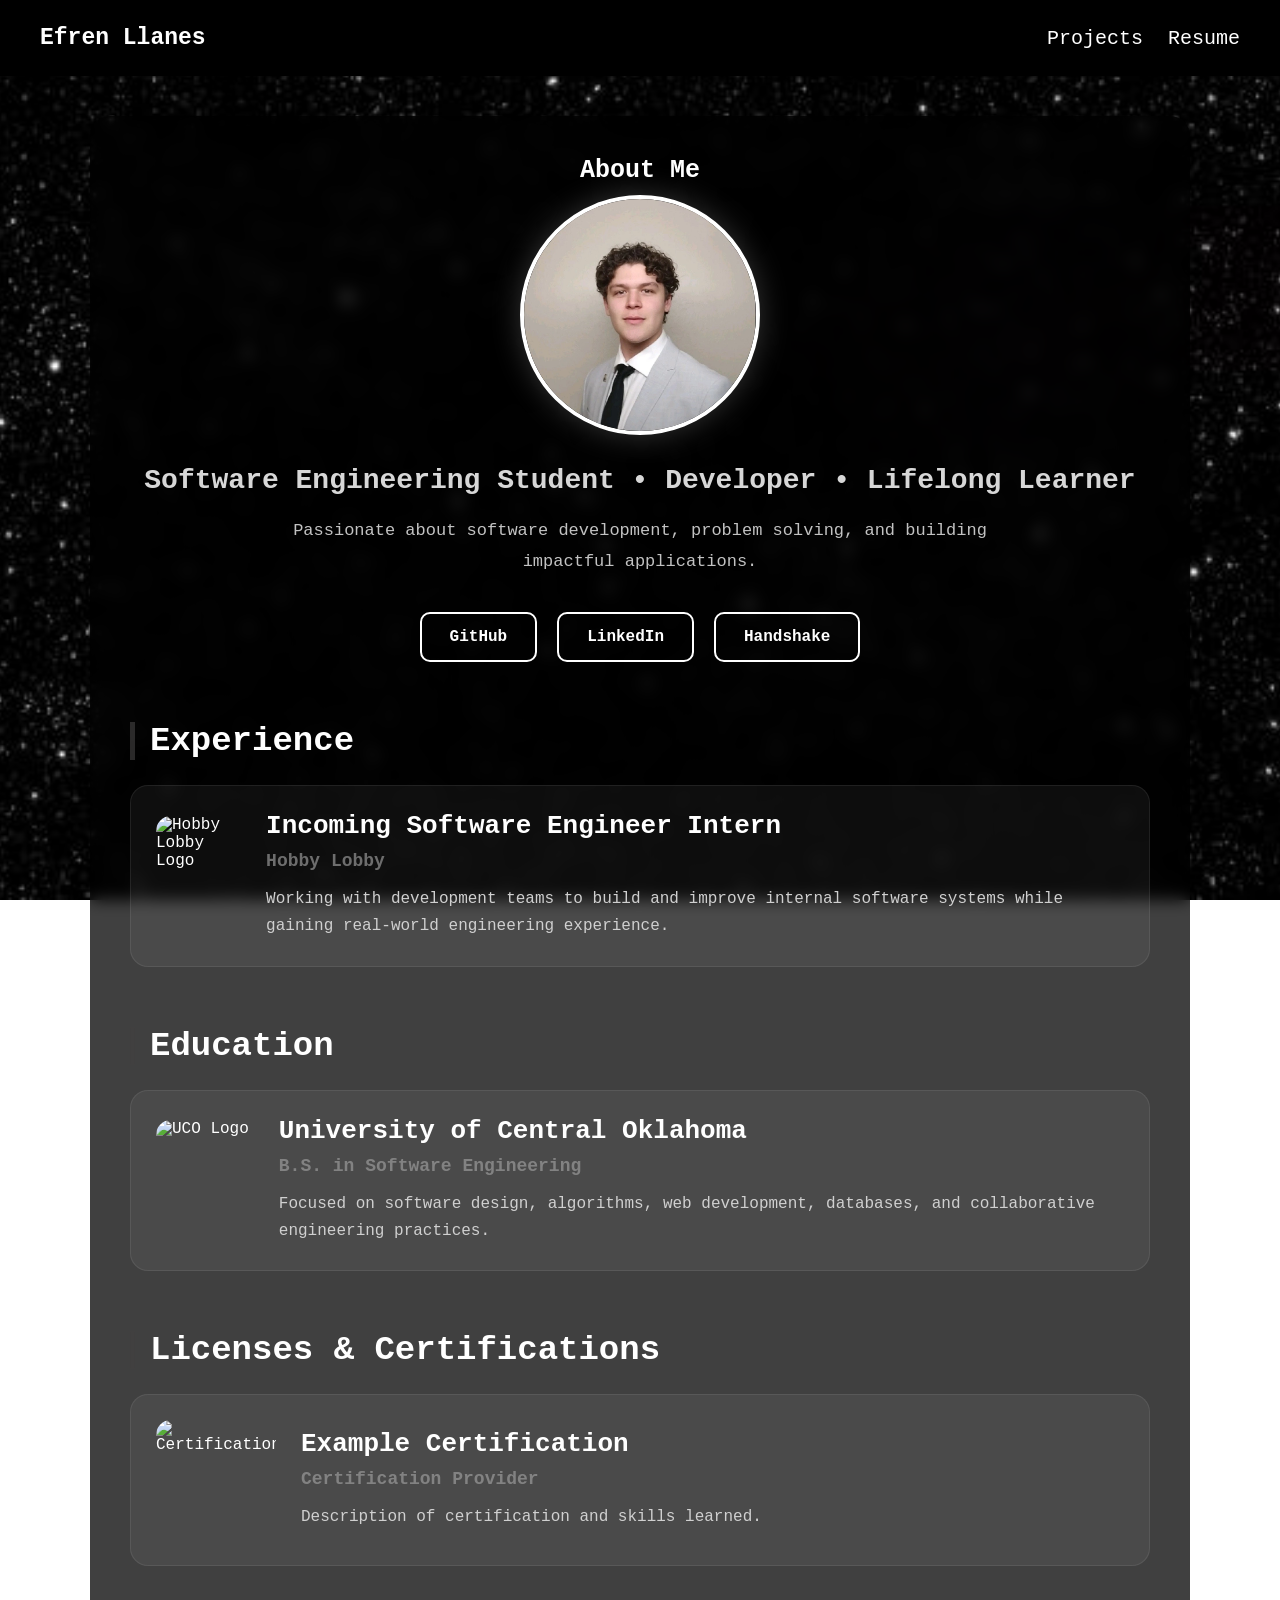
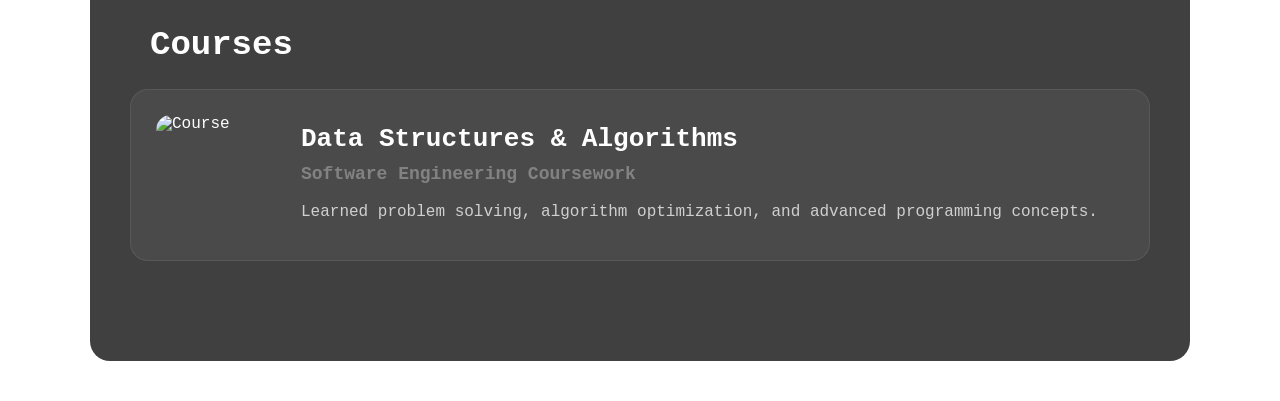
==== aboutme.html @ 52e51f7a "Some work on about page" ====
<!DOCTYPE html>
<html lang="en">
<head>
    <meta charset="UTF-8">
    <meta name="viewport" content="width=device-width, initial-scale=1.0">
    <title>Portfolio | About Me</title>
    <link rel="stylesheet" href="aboutme.css">
</head>
<body>
   <header>
       <h1 class="name">Efren Llanes</h1>
       <div class="right">
            <a href="index.html"><h2>Projects</h2></a>
            <a href="resume.html"><h2>Resume</h2></a>
        </div>
    </header>

     <main class="mainContent">

        <section class="hero">

            <h1 class="year">About Me</h1>

            <img src="images/aboutme/self.png" class="self" alt="Profile Picture">

            <h2 class="tagline">
                Software Engineering Student • Developer • Lifelong Learner
            </h2>

            <p class="bio">
                Passionate about software development, problem solving, and building
                impactful applications.
            </p>

            <div class="socials">

                <a href="https://github.com/EfrenLlanes17" class="social-button">
                    GitHub
                </a>

                <a href="https://www.linkedin.com/in/efren-llanes/" class="social-button">
                    LinkedIn
                </a>

                <a href="https://uco.joinhandshake.com/profiles/efrenllanes" class="social-button">
                    Handshake
                </a>

            </div>

        </section>

        <section class="section">
            <h1 class="section-title">Experience</h1>

            <div class="card">

                <img src="https://via.placeholder.com/120"
                    alt="Hobby Lobby Logo">

                <div class="card-content">
                    <h2>Incoming Software Engineer Intern</h2>
                    <h3>Hobby Lobby</h3>

                    <p>
                        Working with development teams to build and improve internal
                        software systems while gaining real-world engineering experience.
                    </p>
                </div>

            </div>
        </section>

        <section class="section">

            <h1 class="section-title">Education</h1>

            <div class="card">

                <img src="https://via.placeholder.com/120"
                    alt="UCO Logo">

                <div class="card-content">
                    <h2>University of Central Oklahoma</h2>
                    <h3>B.S. in Software Engineering</h3>

                    <p>
                        Focused on software design, algorithms, web development,
                        databases, and collaborative engineering practices.
                    </p>
                </div>

            </div>
        </section>

        <section class="section">

            <h1 class="section-title">Licenses & Certifications</h1>

            <div class="card">

                <img src="https://via.placeholder.com/120"
                    alt="Certification">

                <div class="card-content">
                    <h2>Example Certification</h2>
                    <h3>Certification Provider</h3>

                    <p>
                        Description of certification and skills learned.
                    </p>
                </div>

            </div>

        </section>

        <section class="section">

            <h1 class="section-title">Courses</h1>

            <div class="card">

                <img src="https://via.placeholder.com/120"
                    alt="Course">

                <div class="card-content">
                    <h2>Data Structures & Algorithms</h2>
                    <h3>Software Engineering Coursework</h3>

                    <p>
                        Learned problem solving, algorithm optimization,
                        and advanced programming concepts.
                    </p>
                </div>

            </div>

        </section>

    </main>
</body>
</html>
---- aboutme.css ----
* {
    margin: 0;
    padding: 0;
    box-sizing: border-box;
}

body {
    background-image: url("images/background/blackSpace1.jpg");
    background-size: cover;
    background-position: center;
    background-attachment: fixed;

    font-family: 'Courier New', Courier, monospace;
    color: white;
}

/* HEADER */

header {
    background-color: black;
    color: white;
    display: flex;
    justify-content: space-between;
    align-items: center;
    padding: 25px 40px;
}

.name {
    margin: 0;
    font-size: 23px;
    font-weight: 600;
}

.right {
    display: flex;
    gap: 25px;
    
}

.right a{
    color: white;
    text-decoration: none;
}

.right h2 {
    margin: 0;
    font-size: 20px;
    font-weight: 400;
    cursor: pointer;
}

.right h2:hover {
    text-decoration: underline;
}


.mainContent {
    max-width: 1100px;

    margin: 40px auto;
    padding: 40px;

    background: rgba(0, 0, 0, 0.75);

    border-radius: 20px;

    backdrop-filter: blur(8px);
}


.hero {
    text-align: center;
    margin-bottom: 60px;
}

.year{
    text-align: center;
    color: white;
    font-size: 25px;
    margin-bottom: 10px;
}

.self {
    width: 240px;
    height: 240px;

    border-radius: 50%;
    object-fit: cover;

    border: 4px solid white;

    margin-bottom: 25px;

    box-shadow: 0 0 30px rgba(255,255,255,0.2);
}

.tagline {
    font-size: 28px;
    margin-bottom: 20px;

    color: #d7d7d7;
}

.bio {
    max-width: 700px;

    margin: 0 auto 35px auto;

    line-height: 1.8;
    font-size: 17px;

    color: #c2c2c2;
}


.socials {
    display: flex;
    justify-content: center;
    gap: 20px;
    flex-wrap: wrap;
}

.social-button {
    padding: 14px 28px;

    border: 2px solid white;
    border-radius: 10px;

    color: white;
    text-decoration: none;

    transition: 0.3s ease;

    font-weight: bold;
}

.social-button:hover {
    background: white;
    color: black;

    transform: translateY(-3px);
}


.section {
    margin-bottom: 60px;
}

.section-title {
    font-size: 34px;
    margin-bottom: 25px;

    border-left: 5px solid rgba(65, 64, 64, 0.65);
    padding-left: 15px;
}


.card {
    display: flex;
    align-items: center;
    gap: 25px;

    background: rgba(255,255,255,0.05);

    padding: 25px;
    border-radius: 18px;

    transition: 0.3s ease;

    border: 1px solid rgba(255,255,255,0.08);
}


.card img {
    width: 120px;
    height: 120px;

    object-fit: cover;

    border-radius: 15px;
}

.card-content h2 {
    margin-bottom: 10px;
    font-size: 26px;
}

.card-content h3 {
    margin-bottom: 15px;
    color: rgba(161, 161, 161, 0.65);
    font-size: 18px;
}

.card-content p {
    line-height: 1.7;
    color: #d0d0d0;
}

/* MOBILE */

@media (max-width: 768px) {

    header {
        flex-direction: column;
        gap: 15px;
    }

    .mainContent {
        margin: 20px;
        padding: 25px;
    }

    .card {
        flex-direction: column;
        text-align: center;
    }

    .year {
        font-size: 34px;
    }

    .tagline {
        font-size: 22px;
    }

    .section-title {
        font-size: 28px;
    }
}
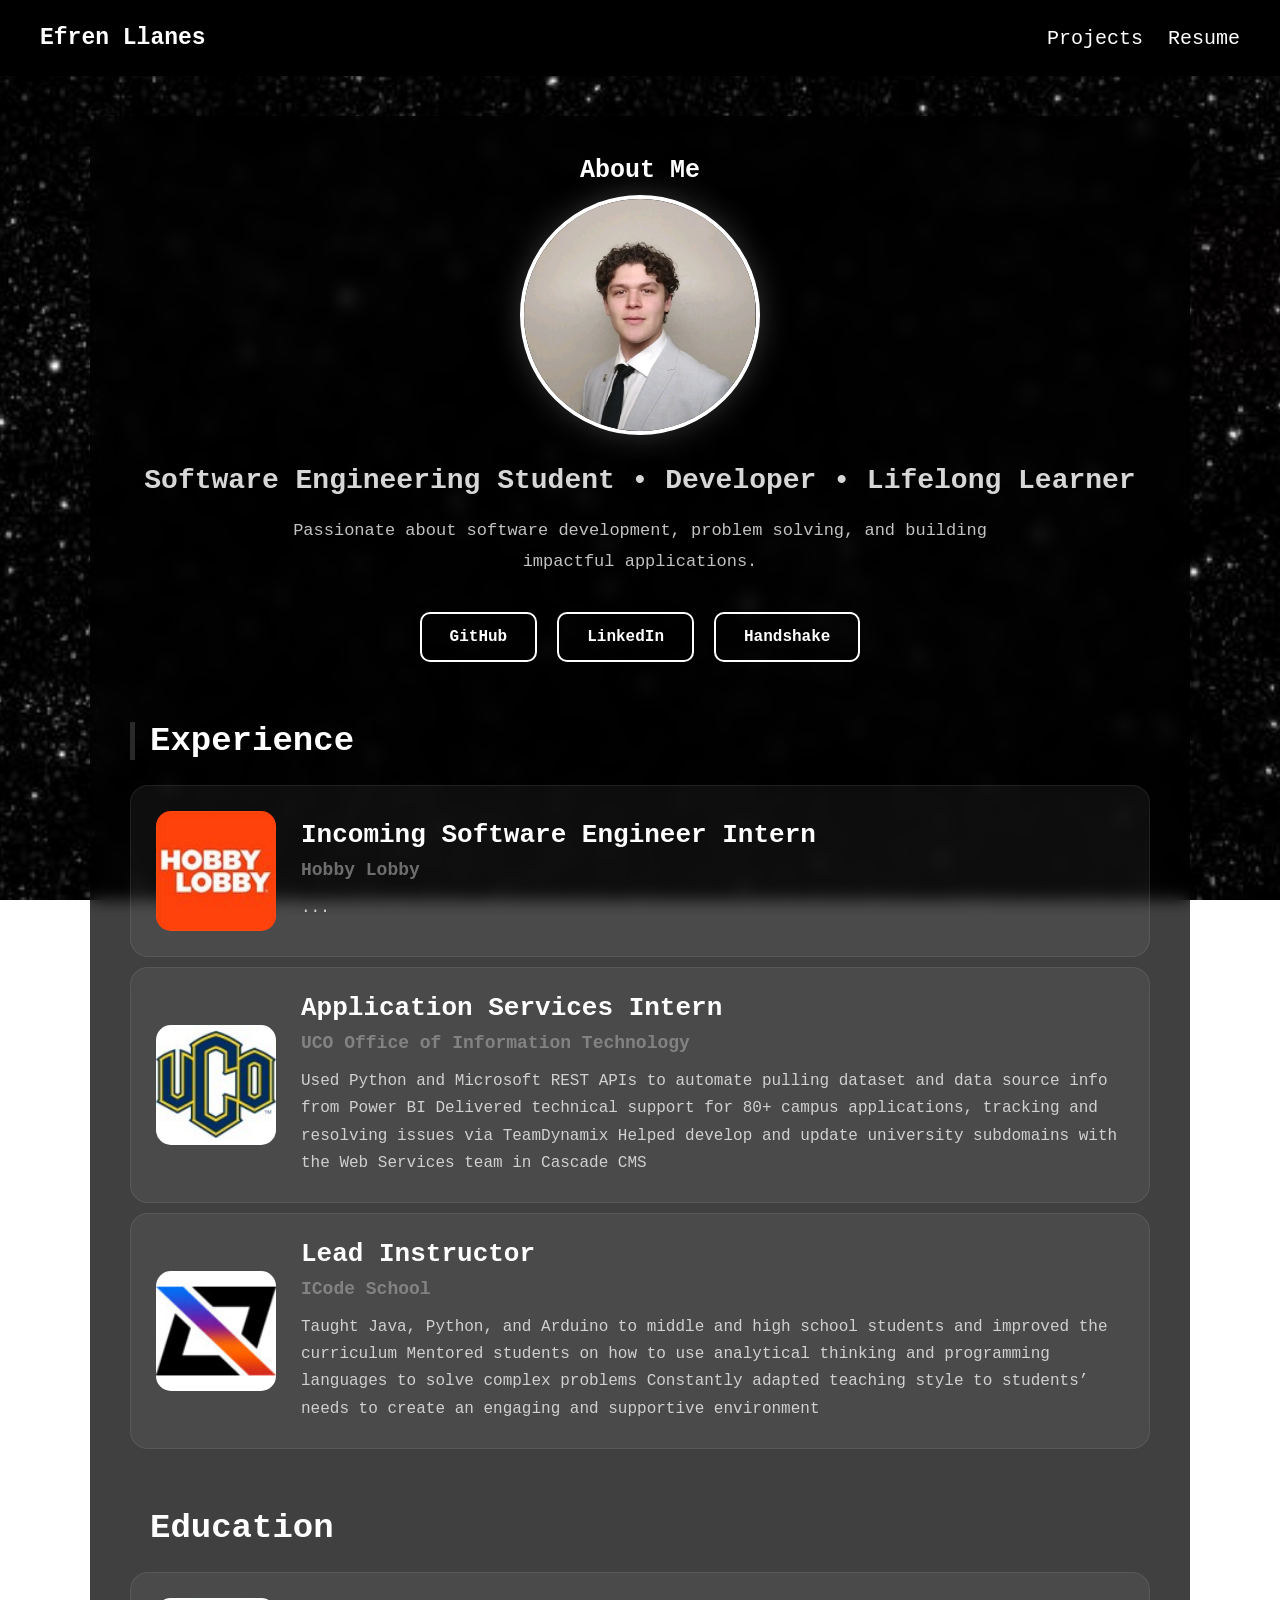
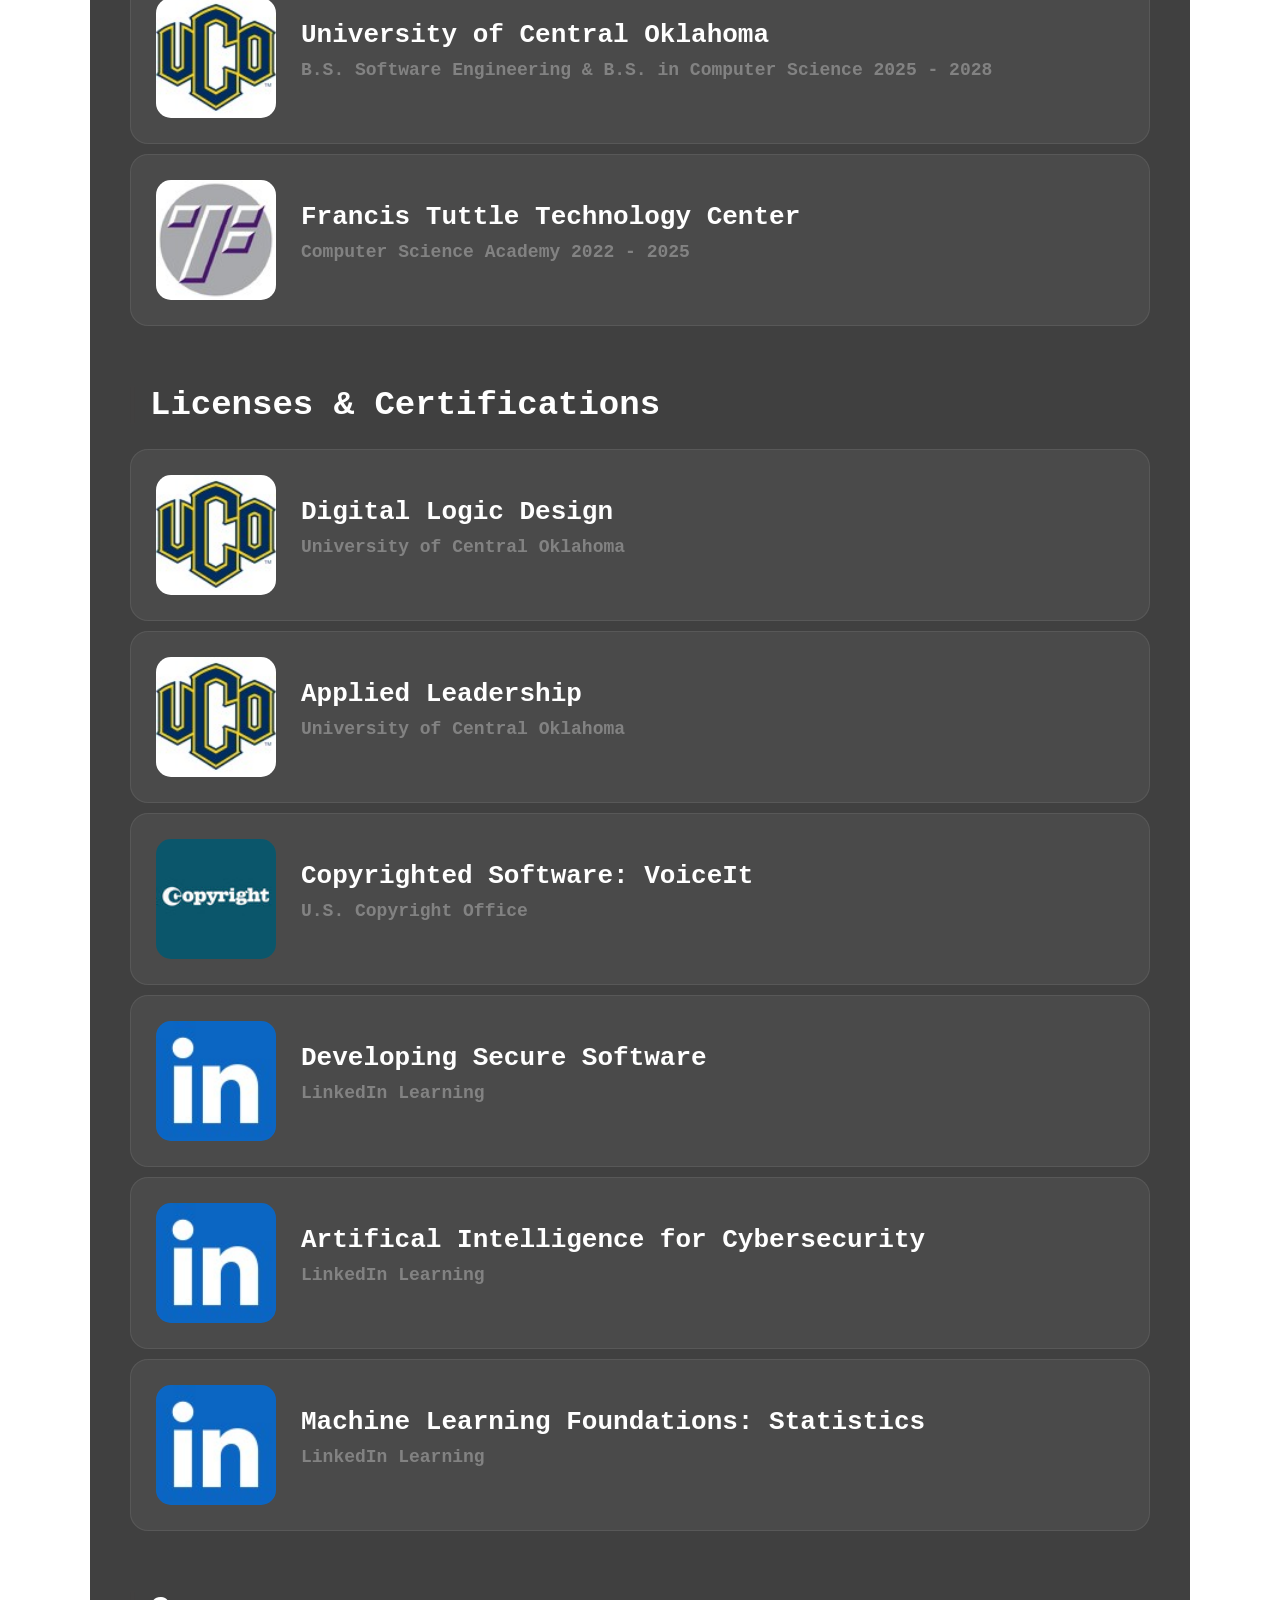
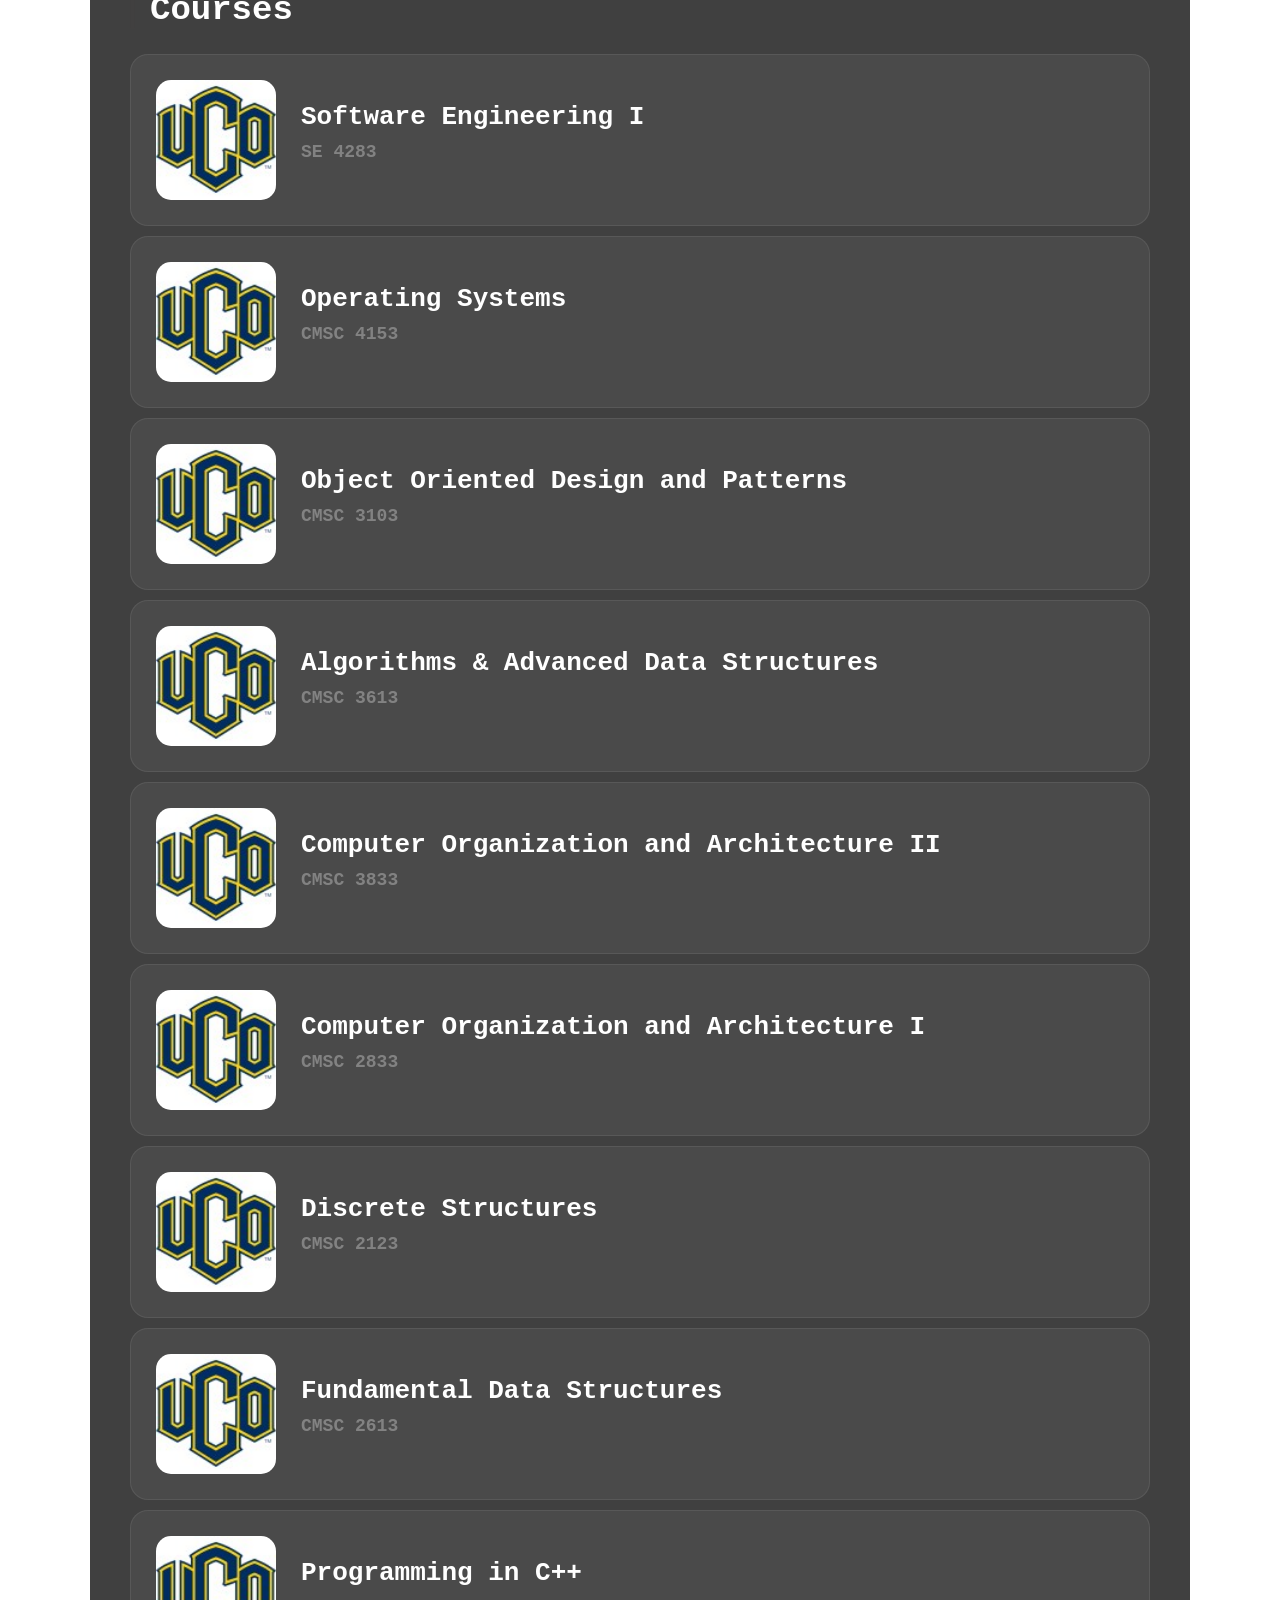
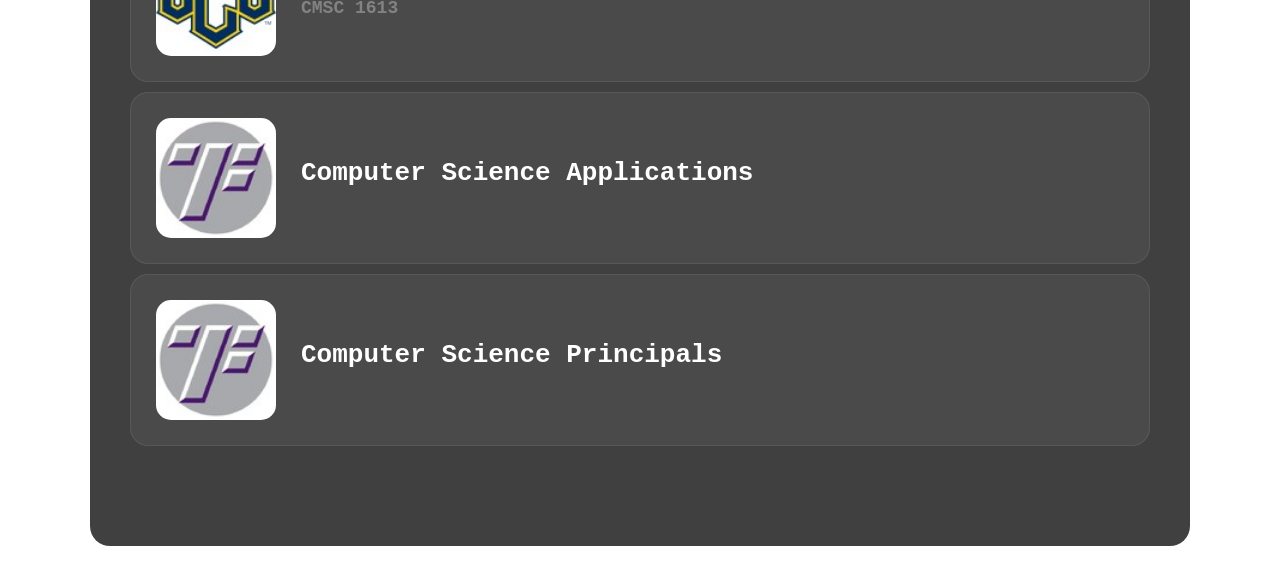
==== commit d1c0a621: "Finished about me" ====
--- a/aboutme.html
+++ b/aboutme.html
@@ -55,20 +55,56 @@
 
             <div class="card">
 
-                <img src="https://via.placeholder.com/120"
-                    alt="Hobby Lobby Logo">
+                <img src="images/aboutme/hobbyLobby.png">
 
                 <div class="card-content">
                     <h2>Incoming Software Engineer Intern</h2>
                     <h3>Hobby Lobby</h3>
 
                     <p>
-                        Working with development teams to build and improve internal
-                        software systems while gaining real-world engineering experience.
+                        ...
                     </p>
                 </div>
 
             </div>
+
+            <div class="card">
+
+                <img src="images/aboutme/ucologo.png">
+
+                <div class="card-content">
+                    <h2>Application Services Intern</h2>
+                    <h3>UCO Office of Information Technology</h3>
+
+                    <p>
+                        Used Python and Microsoft REST APIs to automate pulling dataset and data source info from Power BI
+                        Delivered technical support for 80+ campus applications, tracking and resolving issues via TeamDynamix
+                        Helped develop and update university subdomains with the Web Services team in Cascade CMS
+
+                    </p>
+                </div>
+
+            </div>
+
+            <div class="card">
+
+                <img src="images/aboutme/icodelogo.png">
+
+                <div class="card-content">
+                    <h2>Lead Instructor</h2>
+                    <h3>ICode School</h3>
+
+                    <p>
+                        Taught Java, Python, and Arduino to middle and high school students and improved the curriculum
+                        Mentored students on how to use analytical thinking and programming languages to solve complex problems
+                        Constantly adapted teaching style to students’ needs to create an engaging and supportive environment
+
+                    </p>
+                </div>
+
+            </div>
+
+
         </section>
 
         <section class="section">
@@ -77,17 +113,26 @@
 
             <div class="card">
 
-                <img src="https://via.placeholder.com/120"
+                <img src="images/aboutme/ucologo.png"
                     alt="UCO Logo">
 
                 <div class="card-content">
                     <h2>University of Central Oklahoma</h2>
-                    <h3>B.S. in Software Engineering</h3>
-
-                    <p>
-                        Focused on software design, algorithms, web development,
-                        databases, and collaborative engineering practices.
-                    </p>
+                    <h3>B.S. Software Engineering & B.S. in Computer Science 2025 - 2028</h3>
+                    
+                </div>
+
+            </div>
+
+            <div class="card">
+
+                <img src="images/aboutme/francistuttle.png"
+                    alt="UCO Logo">
+
+                <div class="card-content">
+                    <h2>Francis Tuttle Technology Center</h2>
+                    <h3>Computer Science Academy 2022 - 2025</h3>
+                    
                 </div>
 
             </div>
@@ -99,16 +144,78 @@
 
             <div class="card">
 
-                <img src="https://via.placeholder.com/120"
-                    alt="Certification">
-
-                <div class="card-content">
-                    <h2>Example Certification</h2>
-                    <h3>Certification Provider</h3>
-
-                    <p>
-                        Description of certification and skills learned.
-                    </p>
+                <img src="images/aboutme/ucologo.png"
+                    alt="Certification">
+
+                <div class="card-content">
+                    <h2>Digital Logic Design</h2>
+                    <h3>University of Central Oklahoma</h3>
+
+                </div>
+
+            </div>
+
+            <div class="card">
+
+                <img src="images/aboutme/ucologo.png"
+                    alt="Certification">
+
+                <div class="card-content">
+                    <h2>Applied Leadership</h2>
+                    <h3>University of Central Oklahoma</h3>
+
+                </div>
+
+            </div>
+
+            <div class="card">
+
+                <img src="images/aboutme/copywrite.png"
+                    alt="Certification">
+
+                <div class="card-content">
+                    <h2>Copyrighted Software: VoiceIt</h2>
+                    <h3>U.S. Copyright Office<h3>
+
+                </div>
+
+            </div>
+
+            <div class="card">
+
+                <img src="images/aboutme/linkedin.png"
+                    alt="Certification">
+
+                <div class="card-content">
+                    <h2>Developing Secure Software</h2>
+                    <h3>LinkedIn Learning<h3>
+
+                </div>
+
+            </div>
+
+            <div class="card">
+
+                <img src="images/aboutme/linkedin.png"
+                    alt="Certification">
+
+                <div class="card-content">
+                    <h2>Artifical Intelligence for Cybersecurity</h2>
+                    <h3>LinkedIn Learning<h3>
+
+                </div>
+
+            </div>
+
+            <div class="card">
+
+                <img src="images/aboutme/linkedin.png"
+                    alt="Certification">
+
+                <div class="card-content">
+                    <h2>Machine Learning Foundations: Statistics</h2>
+                    <h3>LinkedIn Learning<h3>
+
                 </div>
 
             </div>
@@ -121,17 +228,139 @@
 
             <div class="card">
 
-                <img src="https://via.placeholder.com/120"
-                    alt="Course">
-
-                <div class="card-content">
-                    <h2>Data Structures & Algorithms</h2>
-                    <h3>Software Engineering Coursework</h3>
-
-                    <p>
-                        Learned problem solving, algorithm optimization,
-                        and advanced programming concepts.
-                    </p>
+                <img src="images/aboutme/ucologo.png"
+                    alt="Course">
+
+                <div class="card-content">
+                    <h2>Software Engineering I</h2>
+                    <h3>SE 4283</h3>
+
+                </div>
+
+            </div>
+
+            <div class="card">
+
+                <img src="images/aboutme/ucologo.png"
+                    alt="Course">
+
+                <div class="card-content">
+                    <h2>Operating Systems</h2>
+                    <h3>CMSC 4153</h3>
+
+                </div>
+
+            </div>
+
+            <div class="card">
+
+                <img src="images/aboutme/ucologo.png"
+                    alt="Course">
+
+                <div class="card-content">
+                    <h2>Object Oriented Design and Patterns</h2>
+                    <h3>CMSC 3103</h3>
+
+                </div>
+
+            </div>
+
+            <div class="card">
+
+                <img src="images/aboutme/ucologo.png"
+                    alt="Course">
+
+                <div class="card-content">
+                    <h2>Algorithms & Advanced Data Structures</h2>
+                    <h3>CMSC 3613</h3>
+
+                </div>
+
+            </div>
+
+            <div class="card">
+
+                <img src="images/aboutme/ucologo.png"
+                    alt="Course">
+
+                <div class="card-content">
+                    <h2>Computer Organization and Architecture II</h2>
+                    <h3>CMSC 3833</h3>
+
+                </div>
+
+            </div>
+
+            <div class="card">
+
+                <img src="images/aboutme/ucologo.png"
+                    alt="Course">
+
+                <div class="card-content">
+                    <h2>Computer Organization and Architecture I</h2>
+                    <h3>CMSC 2833</h3>
+
+                </div>
+
+            </div>
+
+            <div class="card">
+
+                <img src="images/aboutme/ucologo.png"
+                    alt="Course">
+
+                <div class="card-content">
+                    <h2>Discrete Structures</h2>
+                    <h3>CMSC 2123</h3>
+
+                </div>
+
+            </div>
+
+            <div class="card">
+
+                <img src="images/aboutme/ucologo.png"
+                    alt="Course">
+
+                <div class="card-content">
+                    <h2>Fundamental Data Structures</h2>
+                    <h3>CMSC 2613</h3>
+
+                </div>
+
+            </div>
+
+            <div class="card">
+
+                <img src="images/aboutme/ucologo.png"
+                    alt="Course">
+
+                <div class="card-content">
+                    <h2>Programming in C++</h2>
+                    <h3>CMSC 1613</h3>
+
+                </div>
+
+            </div>
+
+            <div class="card">
+
+                <img src="images/aboutme/francistuttle.png"
+                    alt="Course">
+
+                <div class="card-content">
+                    <h2>Computer Science Applications</h2>
+                </div>
+
+            </div>
+
+            <div class="card">
+
+                <img src="images/aboutme/francistuttle.png"
+                    alt="Course">
+
+                <div class="card-content">
+                    <h2>Computer Science Principals</h2>
                 </div>
 
             </div>
--- a/aboutme.css
+++ b/aboutme.css
@@ -161,7 +161,7 @@
     gap: 25px;
 
     background: rgba(255,255,255,0.05);
-
+    margin-top: 10px;
     padding: 25px;
     border-radius: 18px;
 
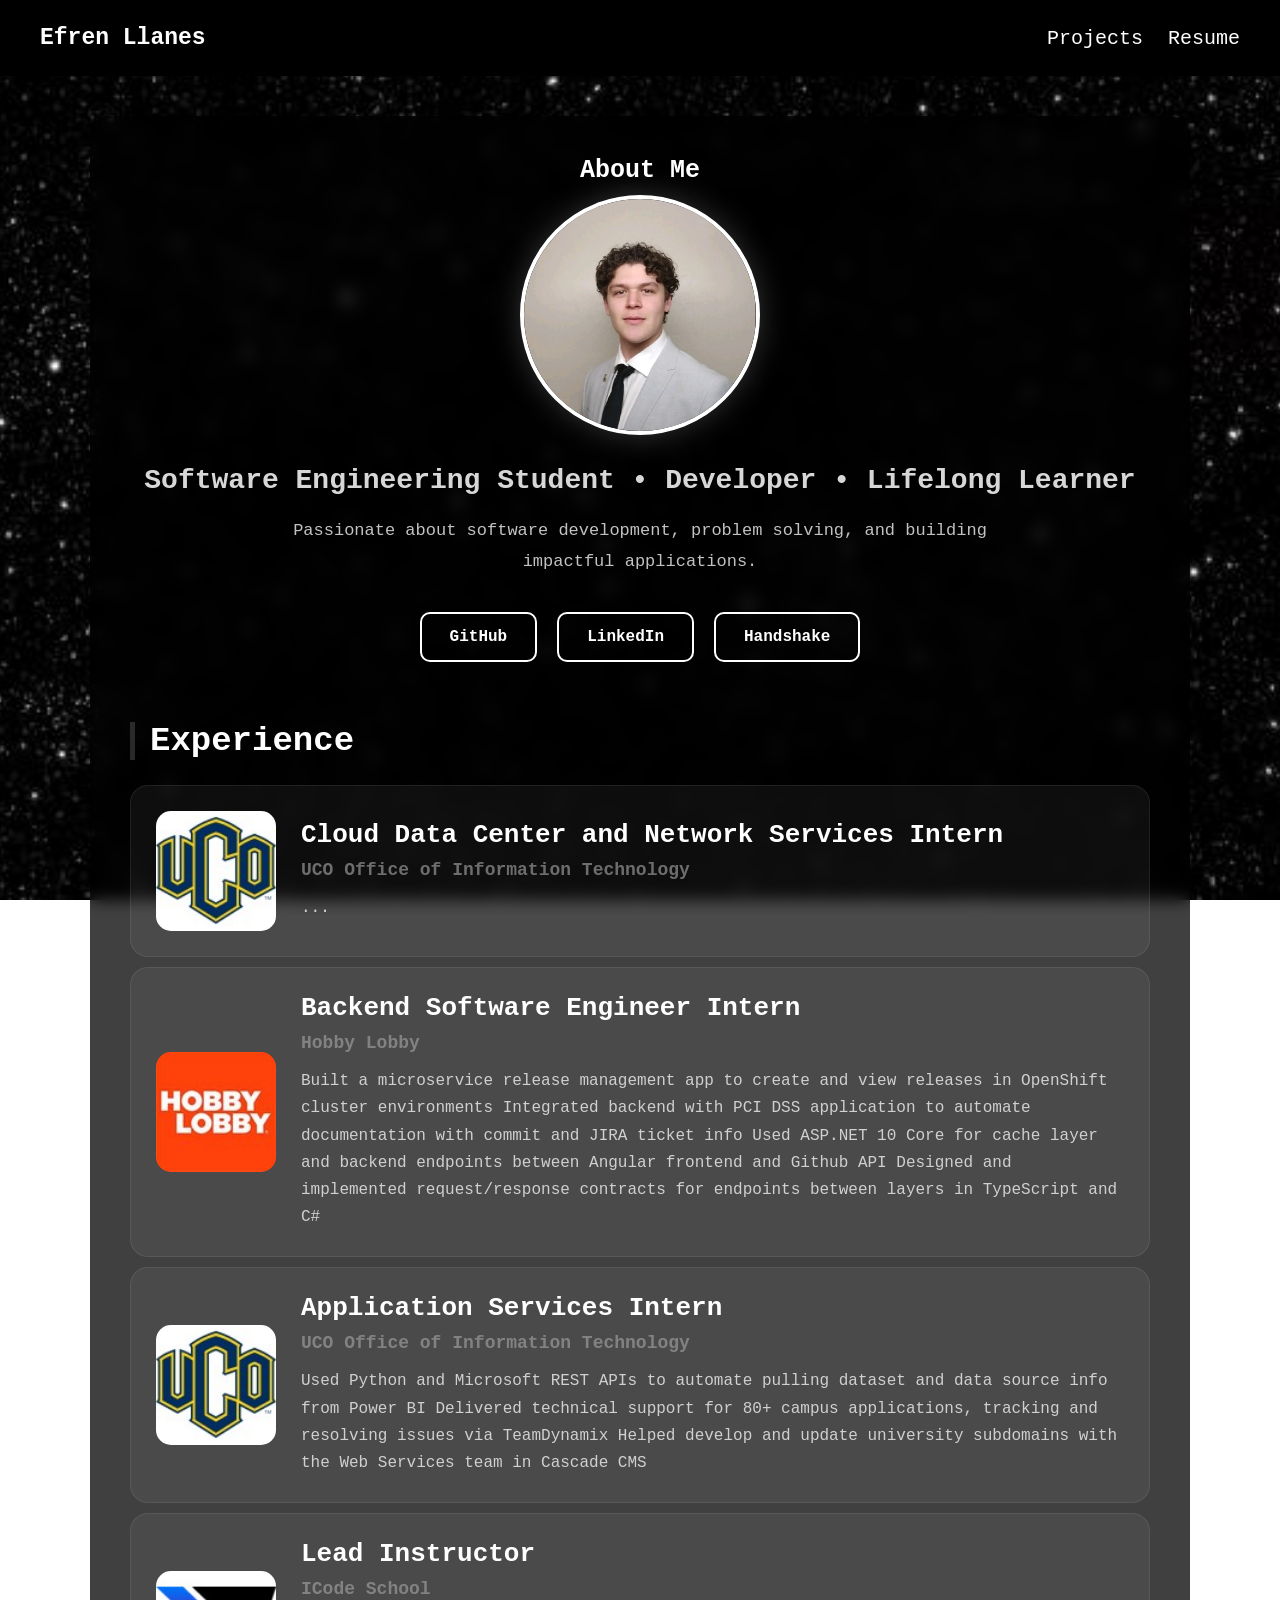
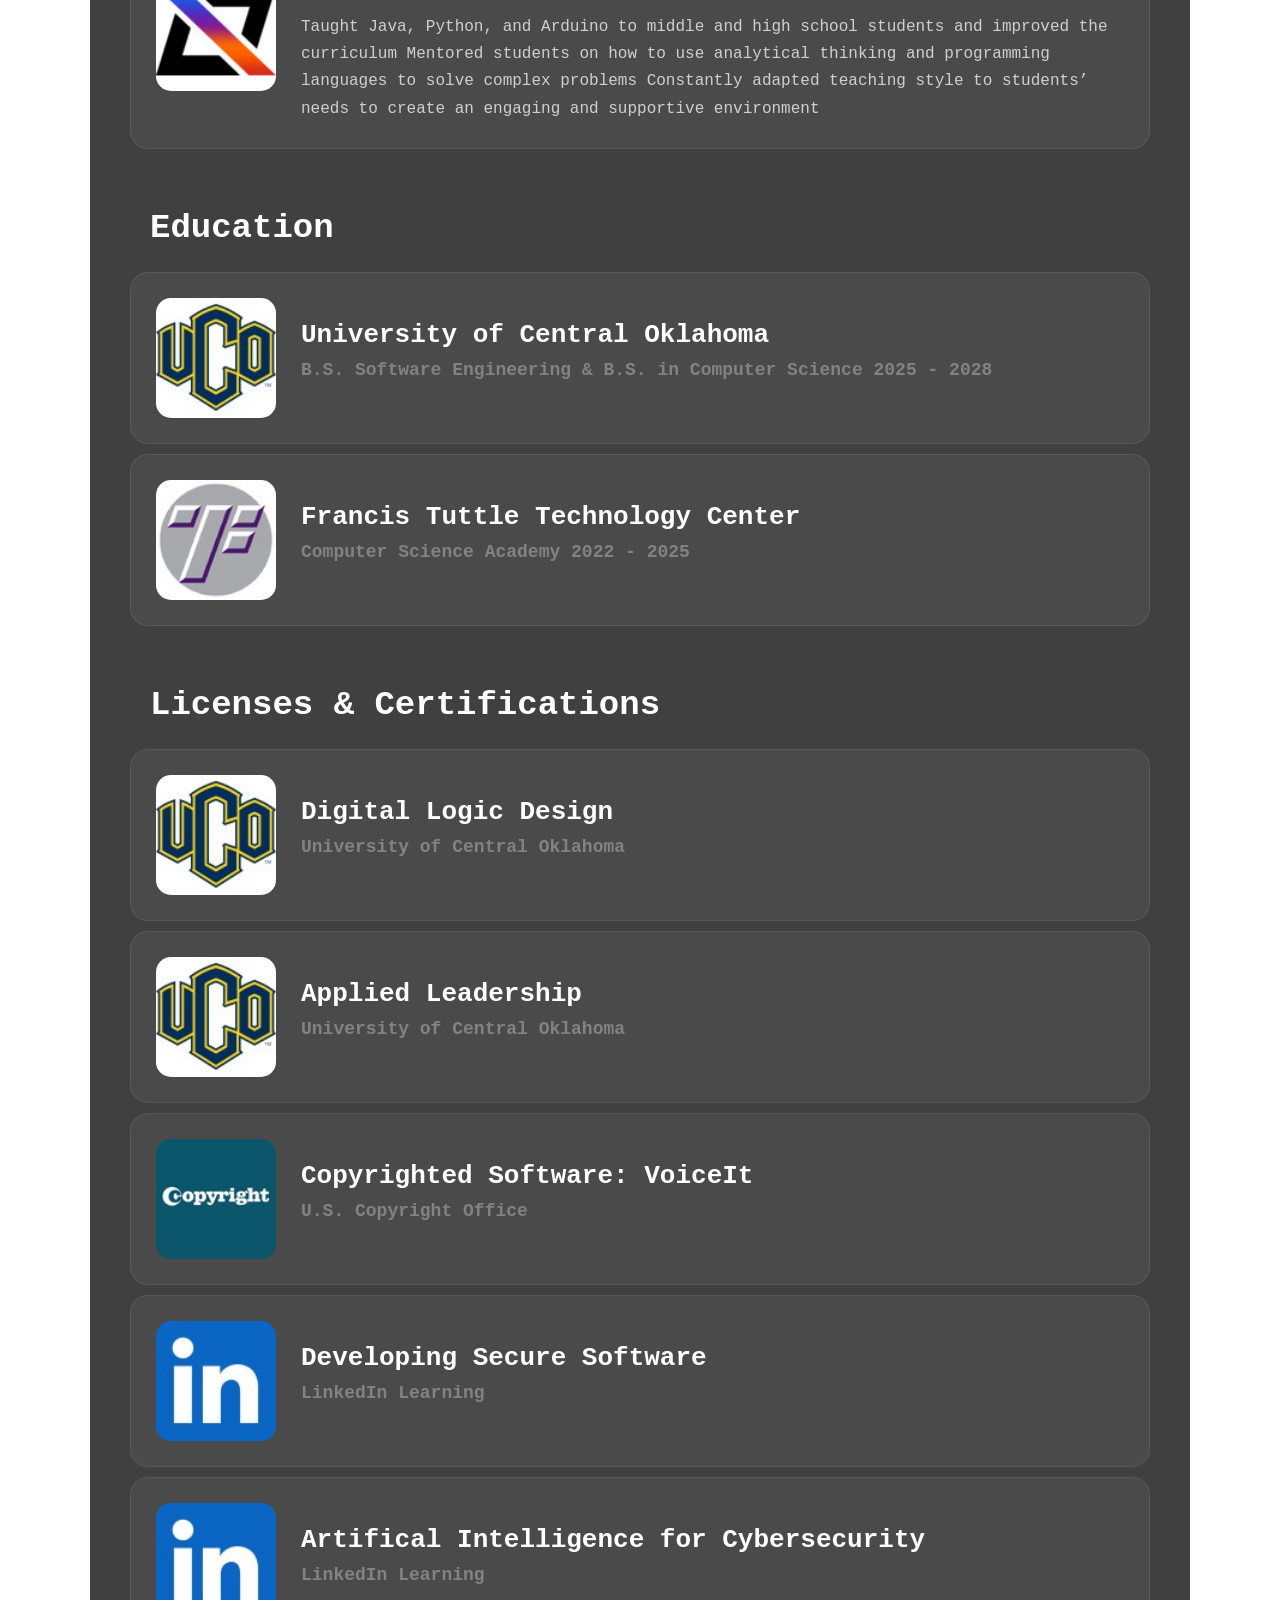
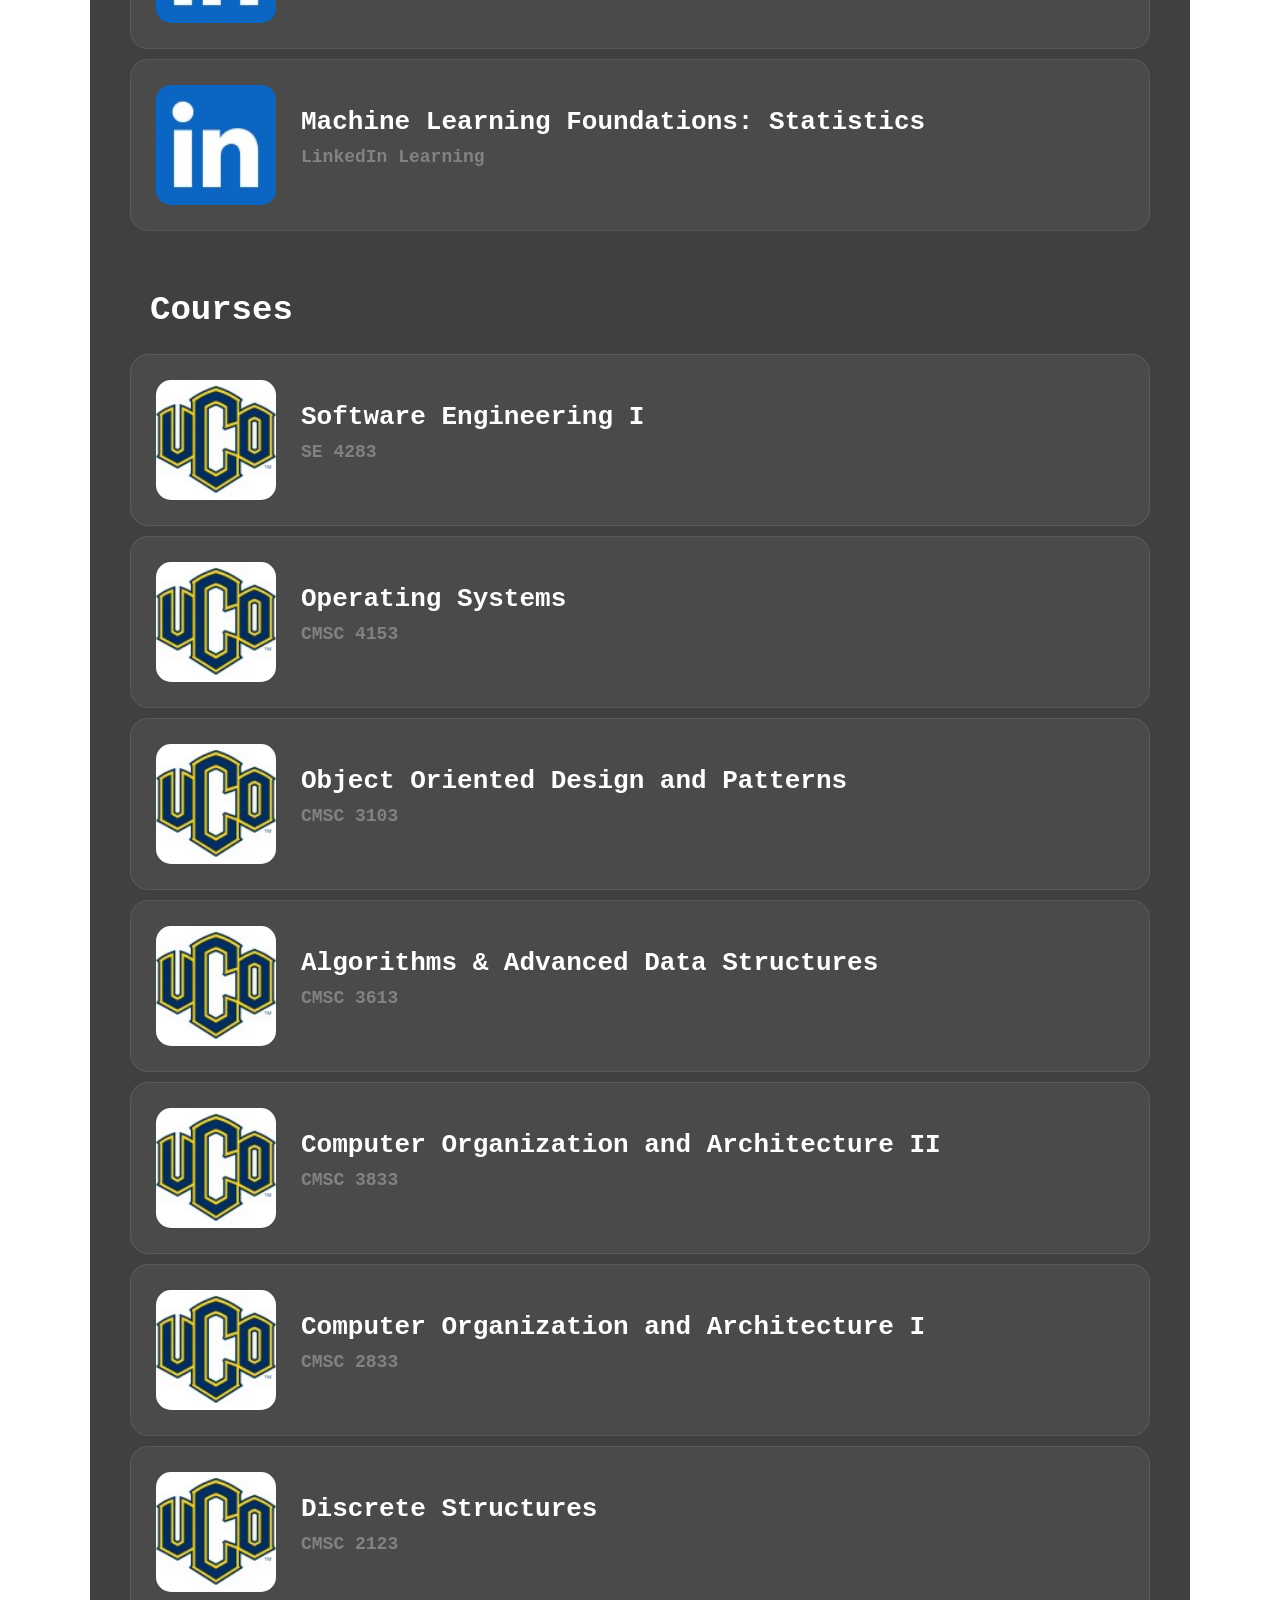
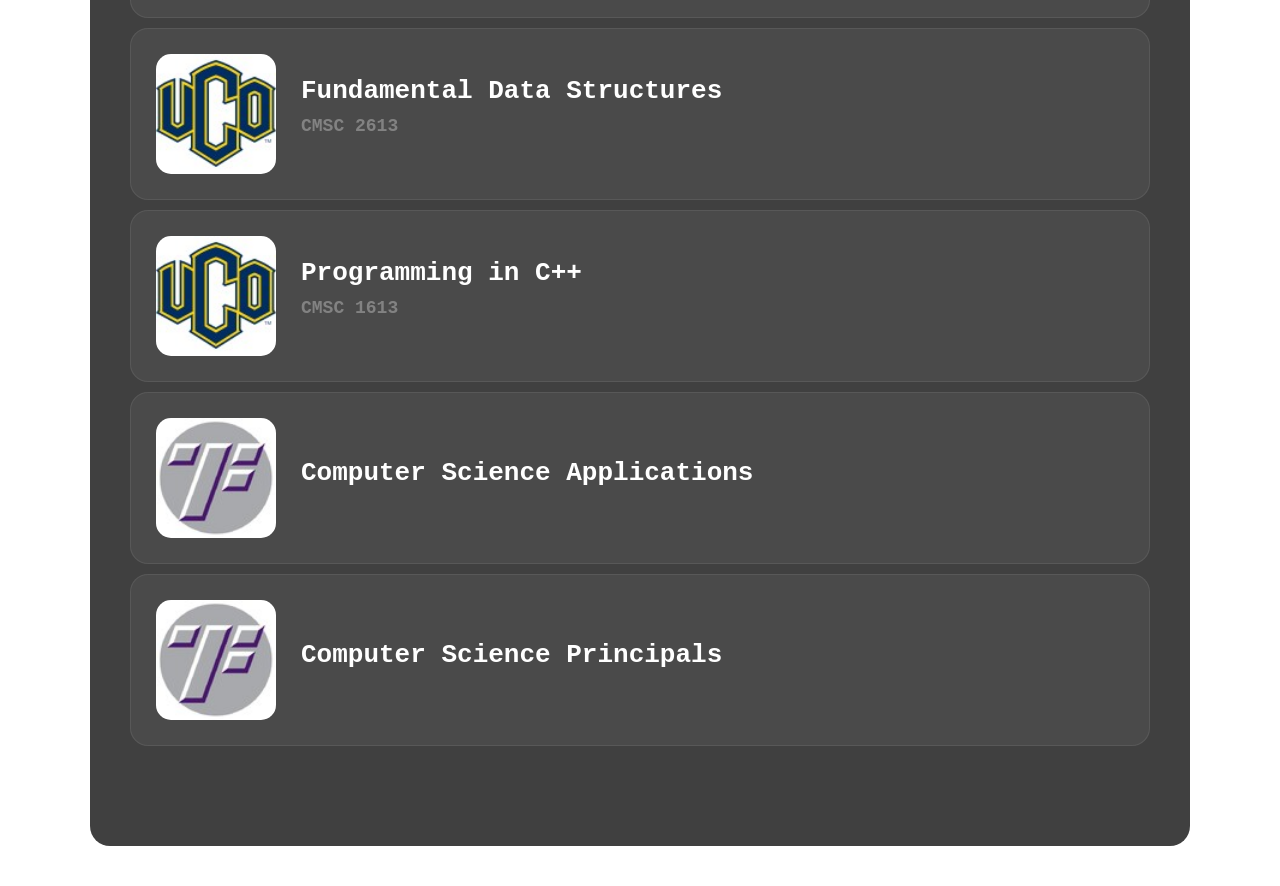
==== commit 44651fb4: "Hobby lobby update" ====
--- a/aboutme.html
+++ b/aboutme.html
@@ -34,15 +34,15 @@
 
             <div class="socials">
 
-                <a href="https://github.com/EfrenLlanes17" class="social-button">
+                <a href="https://github.com/EfrenLlanes17" target="_blank" class="social-button">
                     GitHub
                 </a>
 
-                <a href="https://www.linkedin.com/in/efren-llanes/" class="social-button">
+                <a href="https://www.linkedin.com/in/efren-llanes/" target="_blank" class="social-button">
                     LinkedIn
                 </a>
 
-                <a href="https://uco.joinhandshake.com/profiles/efrenllanes" class="social-button">
+                <a href="https://uco.joinhandshake.com/profiles/efrenllanes" target="_blank" class="social-button">
                     Handshake
                 </a>
 
@@ -55,14 +55,34 @@
 
             <div class="card">
 
-                <img src="images/aboutme/hobbyLobby.png">
-
-                <div class="card-content">
-                    <h2>Incoming Software Engineer Intern</h2>
-                    <h3>Hobby Lobby</h3>
+                <img src="images/aboutme/ucologo.png">
+
+                <div class="card-content">
+                    <h2>Cloud Data Center and Network Services Intern</h2>
+                    <h3>UCO Office of Information Technology</h3>
 
                     <p>
                         ...
+
+                    </p>
+                </div>
+
+            </div>
+
+            <div class="card">
+
+                <img src="images/aboutme/hobbyLobby.png">
+
+                <div class="card-content">
+                    <h2>Backend Software Engineer Intern</h2>
+                    <h3>Hobby Lobby</h3>
+
+                    <p>
+                        Built a microservice release management app to create and view releases in OpenShift cluster environments
+                        Integrated backend with PCI DSS application to automate documentation with commit and JIRA ticket info
+                        Used ASP.NET 10 Core for cache layer and backend endpoints between Angular frontend and Github API
+                        Designed and implemented request/response contracts for endpoints between layers in TypeScript and C#
+
                     </p>
                 </div>
 
--- a/aboutme.css
+++ b/aboutme.css
@@ -9,12 +9,10 @@
     background-size: cover;
     background-position: center;
     background-attachment: fixed;
-
     font-family: 'Courier New', Courier, monospace;
     color: white;
 }
 
-/* HEADER */
 
 header {
     background-color: black;
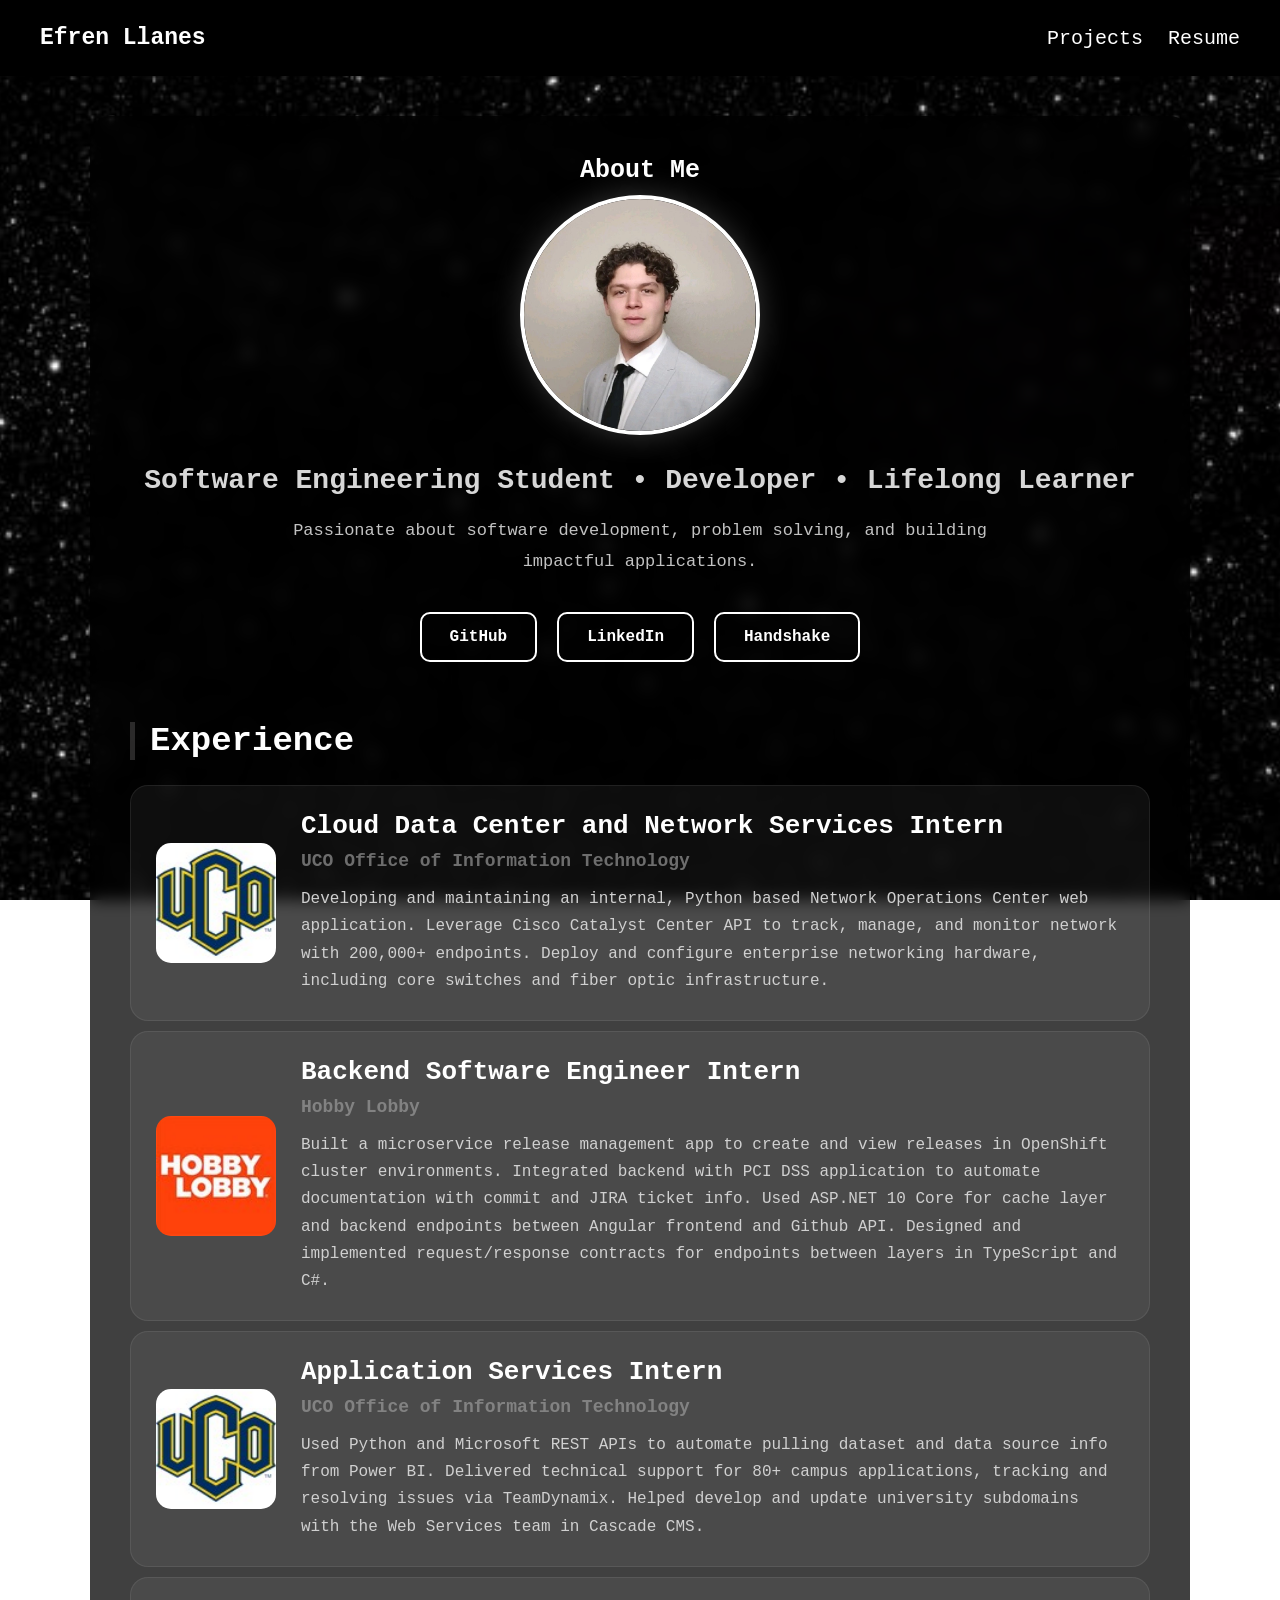
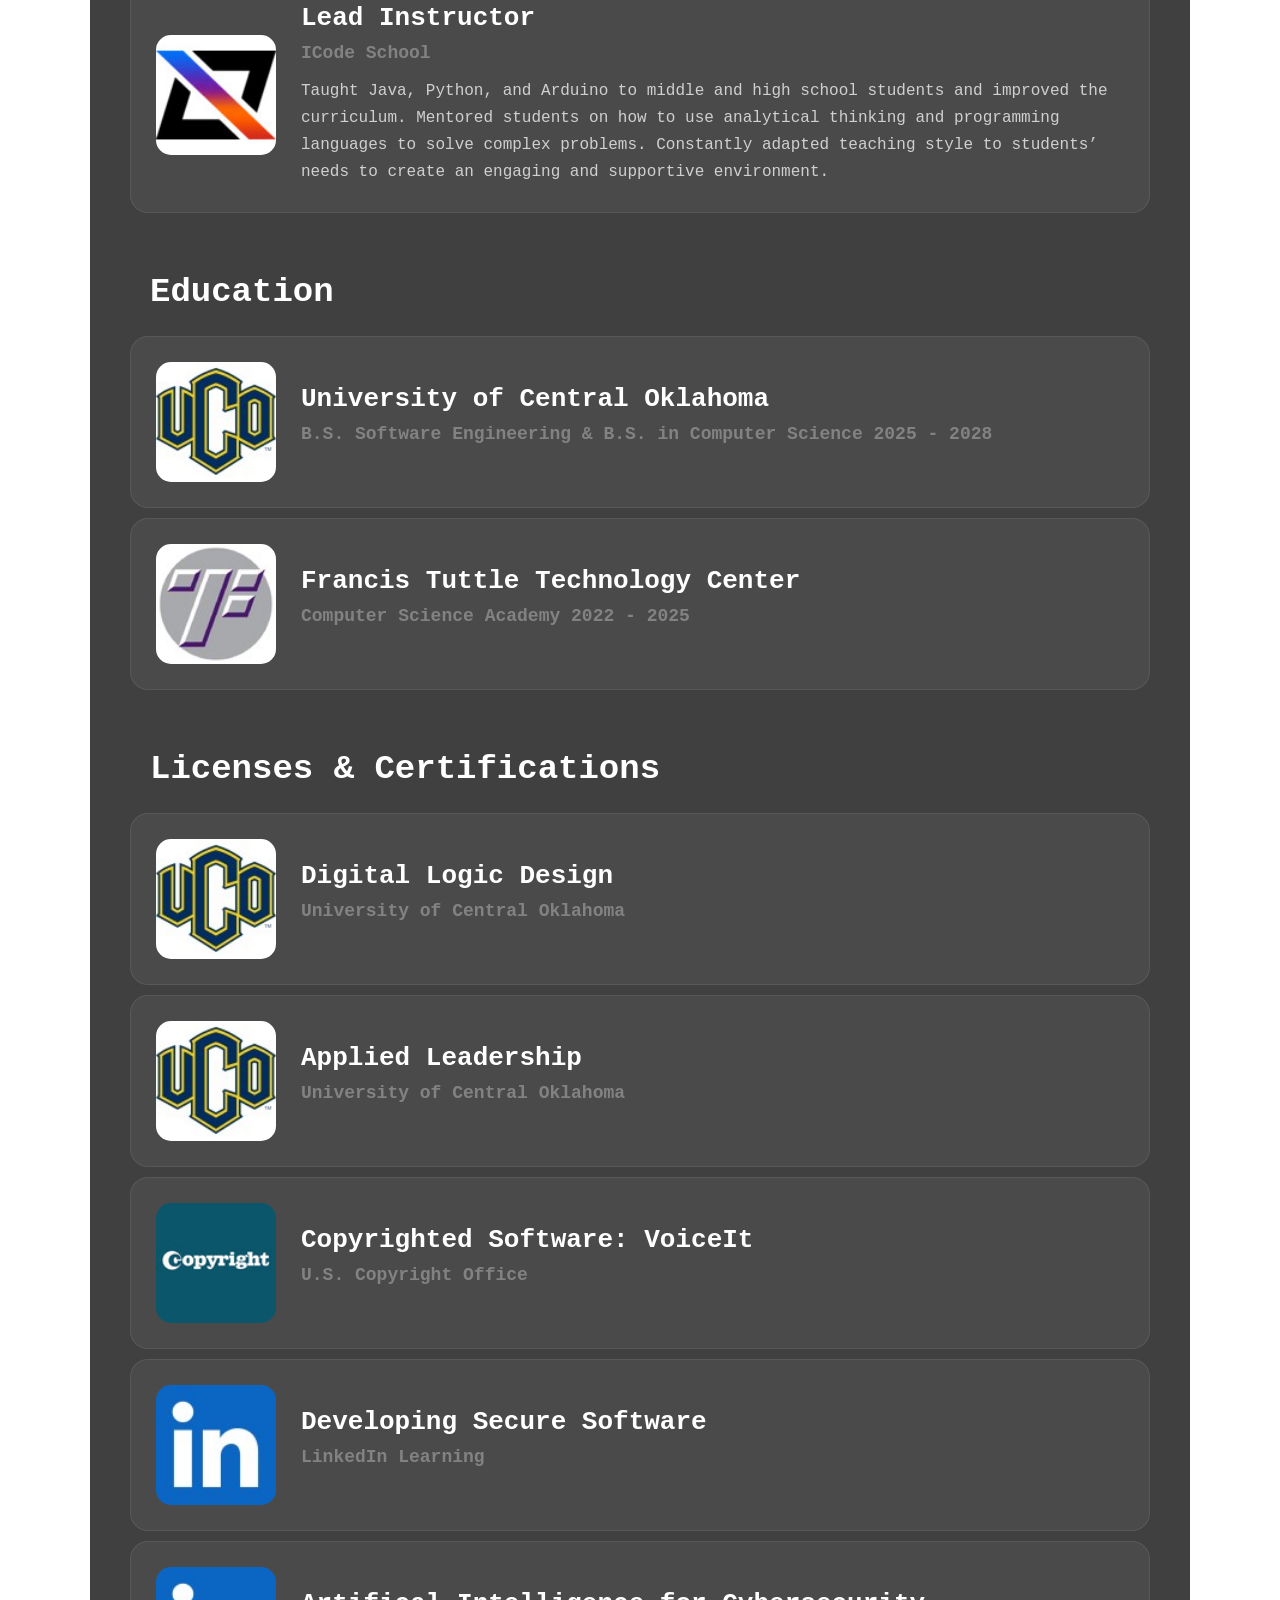
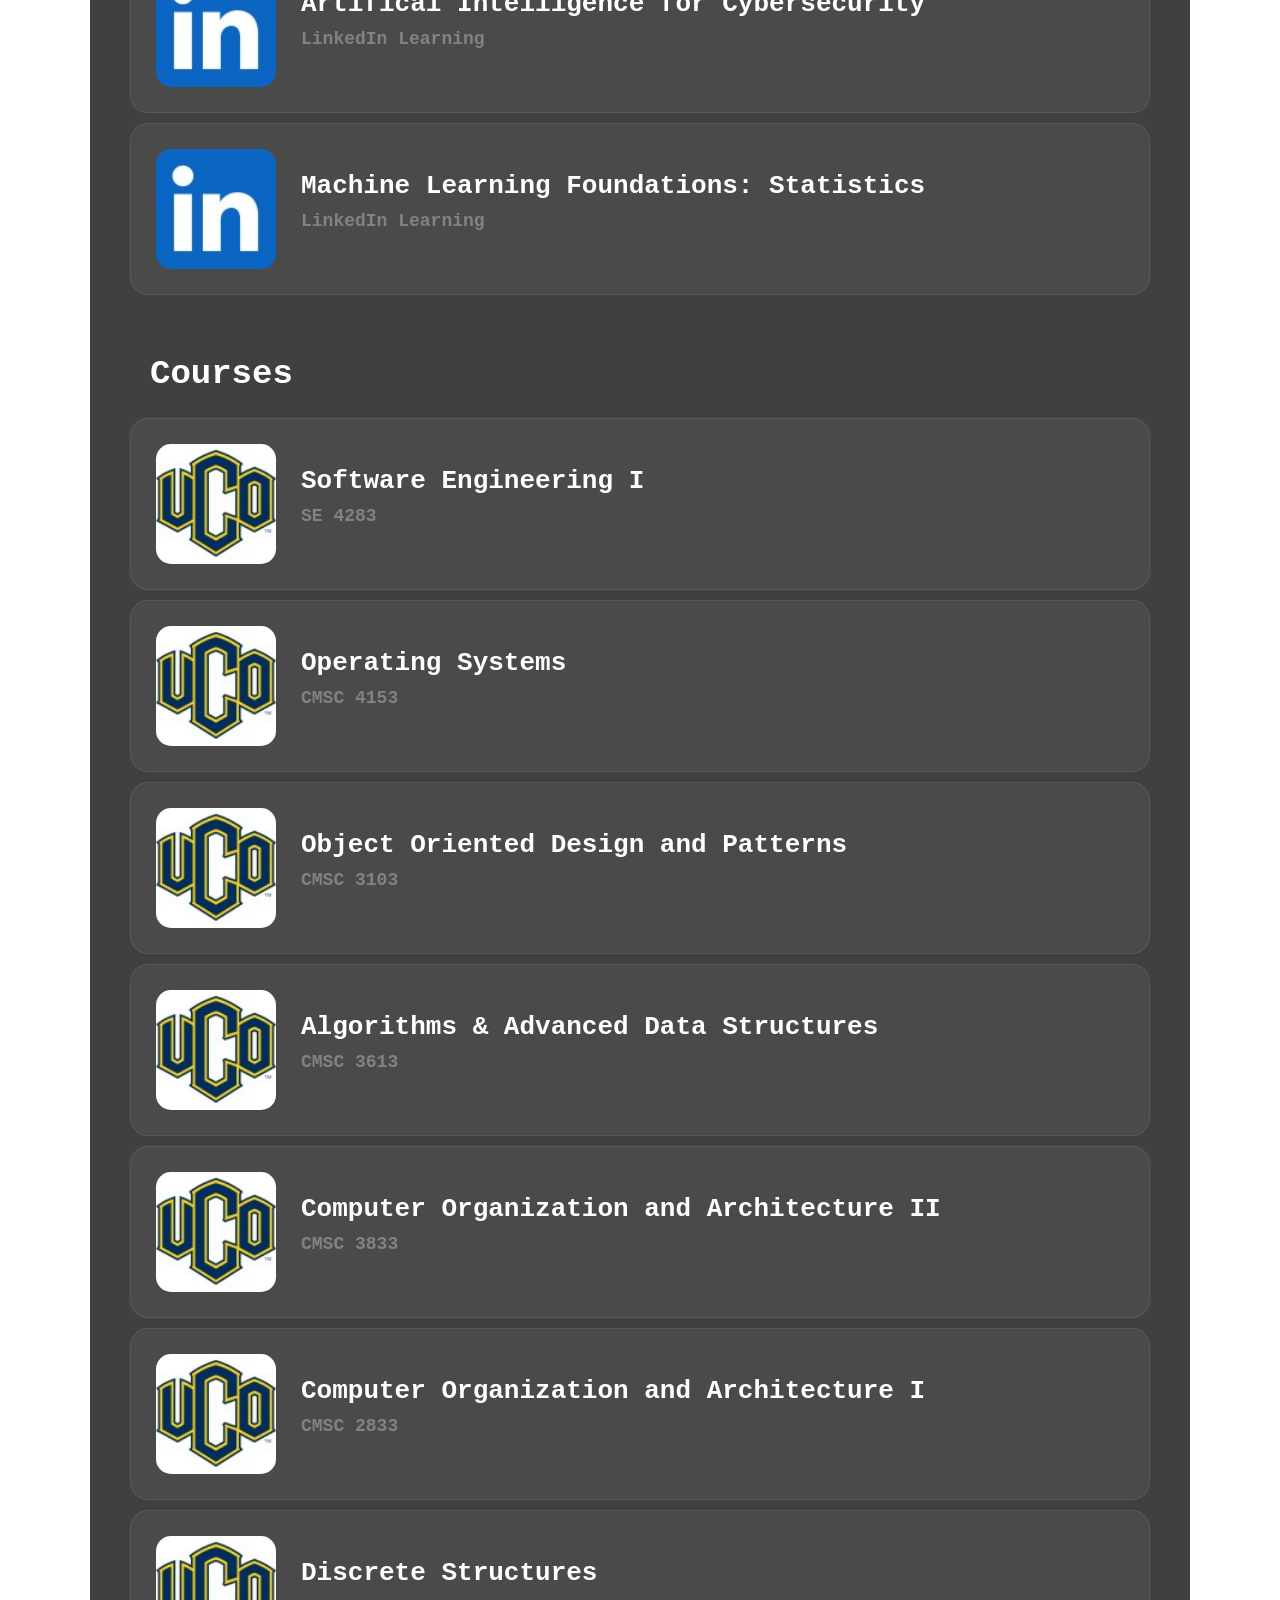
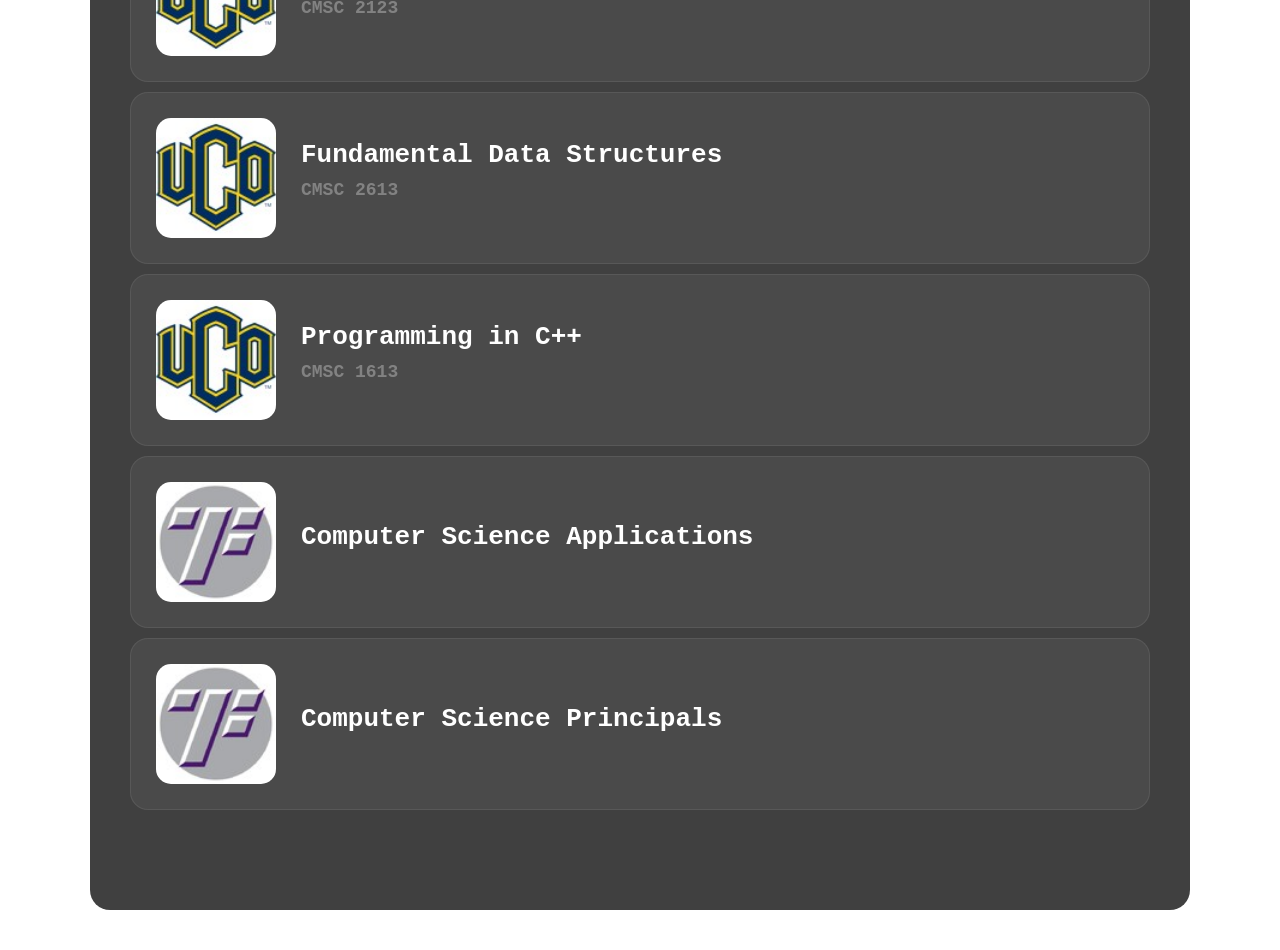
==== commit a3a0853b: "updated networking internship and resume" ====
--- a/aboutme.html
+++ b/aboutme.html
@@ -62,8 +62,9 @@
                     <h3>UCO Office of Information Technology</h3>
 
                     <p>
-                        ...
-
+                        Developing and maintaining an internal, Python based Network Operations Center web application.
+                        Leverage Cisco Catalyst Center API to track, manage, and monitor network with 200,000+ endpoints.
+                        Deploy and configure enterprise networking hardware, including core switches and fiber optic infrastructure.
                     </p>
                 </div>
 
@@ -78,10 +79,10 @@
                     <h3>Hobby Lobby</h3>
 
                     <p>
-                        Built a microservice release management app to create and view releases in OpenShift cluster environments
-                        Integrated backend with PCI DSS application to automate documentation with commit and JIRA ticket info
-                        Used ASP.NET 10 Core for cache layer and backend endpoints between Angular frontend and Github API
-                        Designed and implemented request/response contracts for endpoints between layers in TypeScript and C#
+                        Built a microservice release management app to create and view releases in OpenShift cluster environments.
+                        Integrated backend with PCI DSS application to automate documentation with commit and JIRA ticket info.
+                        Used ASP.NET 10 Core for cache layer and backend endpoints between Angular frontend and Github API.
+                        Designed and implemented request/response contracts for endpoints between layers in TypeScript and C#.
 
                     </p>
                 </div>
@@ -97,9 +98,9 @@
                     <h3>UCO Office of Information Technology</h3>
 
                     <p>
-                        Used Python and Microsoft REST APIs to automate pulling dataset and data source info from Power BI
-                        Delivered technical support for 80+ campus applications, tracking and resolving issues via TeamDynamix
-                        Helped develop and update university subdomains with the Web Services team in Cascade CMS
+                        Used Python and Microsoft REST APIs to automate pulling dataset and data source info from Power BI.
+                        Delivered technical support for 80+ campus applications, tracking and resolving issues via TeamDynamix.
+                        Helped develop and update university subdomains with the Web Services team in Cascade CMS.
 
                     </p>
                 </div>
@@ -115,9 +116,9 @@
                     <h3>ICode School</h3>
 
                     <p>
-                        Taught Java, Python, and Arduino to middle and high school students and improved the curriculum
-                        Mentored students on how to use analytical thinking and programming languages to solve complex problems
-                        Constantly adapted teaching style to students’ needs to create an engaging and supportive environment
+                        Taught Java, Python, and Arduino to middle and high school students and improved the curriculum.
+                        Mentored students on how to use analytical thinking and programming languages to solve complex problems.
+                        Constantly adapted teaching style to students’ needs to create an engaging and supportive environment.
 
                     </p>
                 </div>
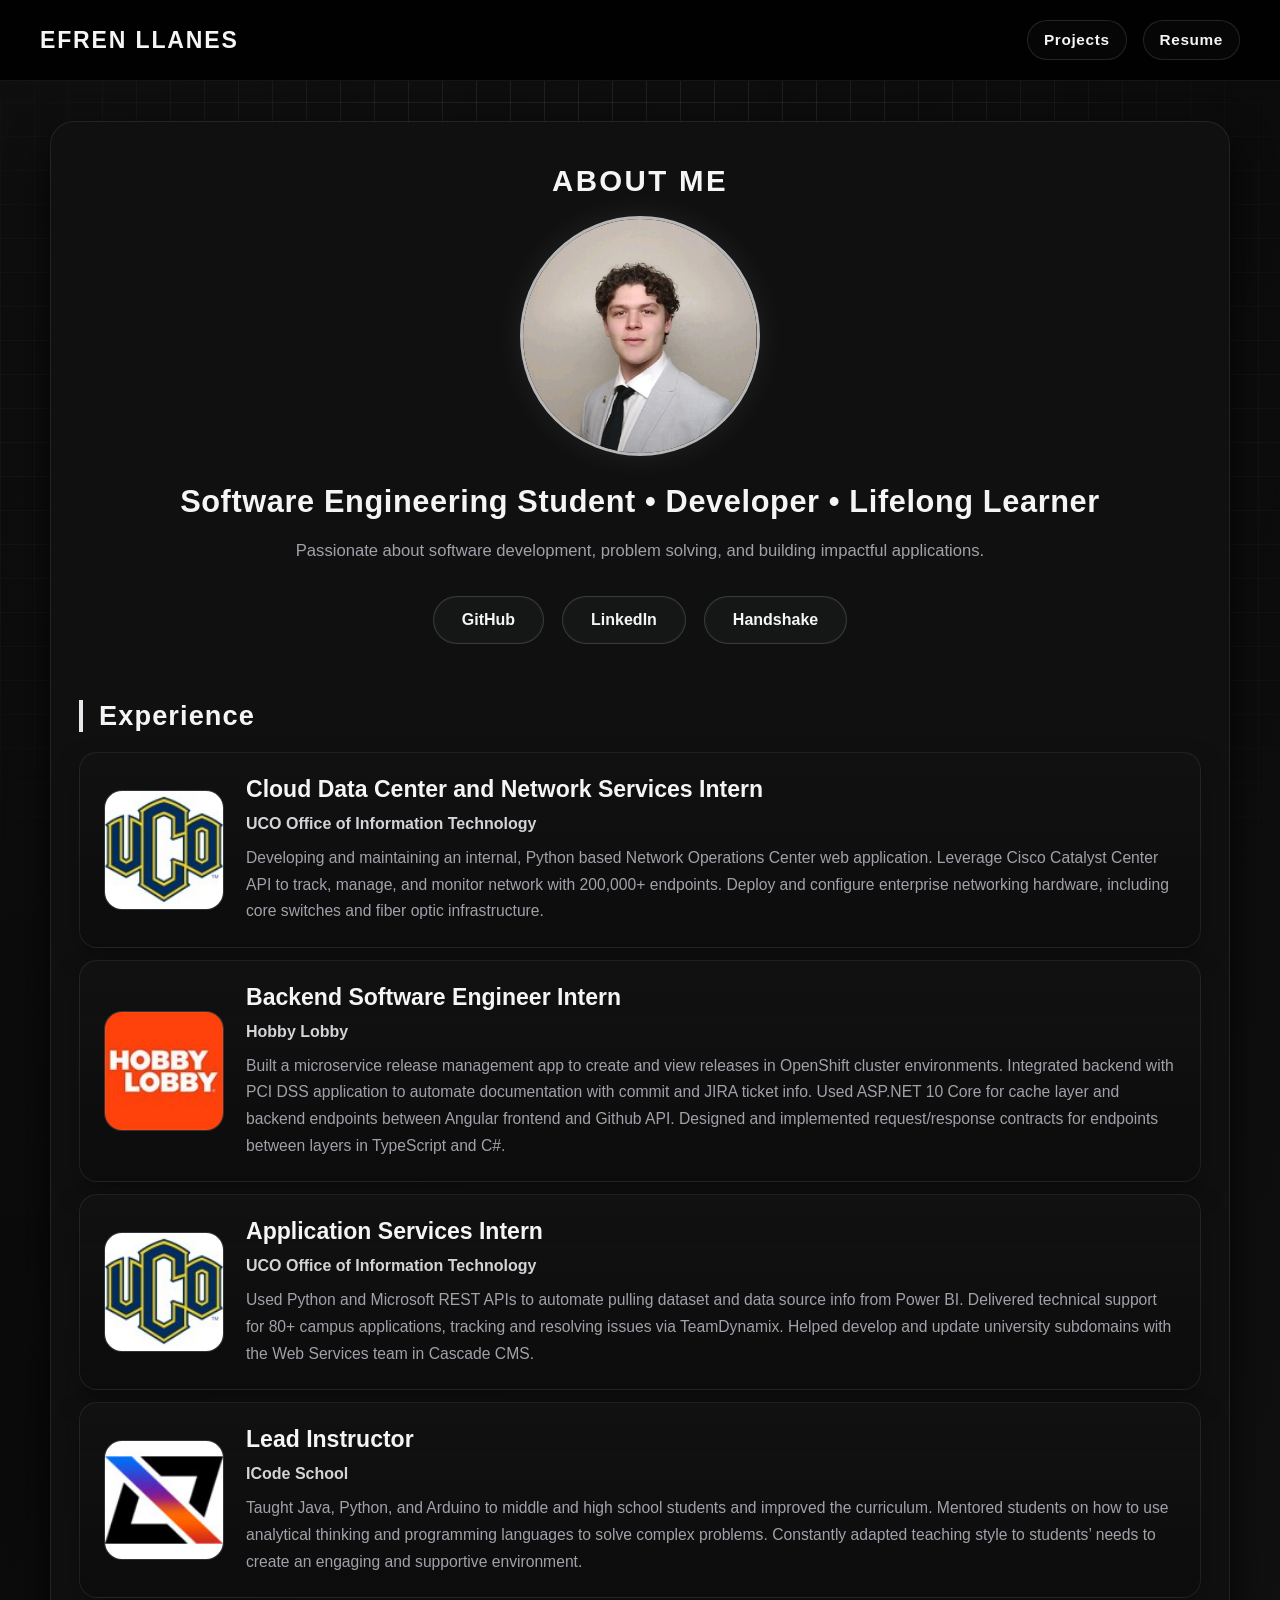
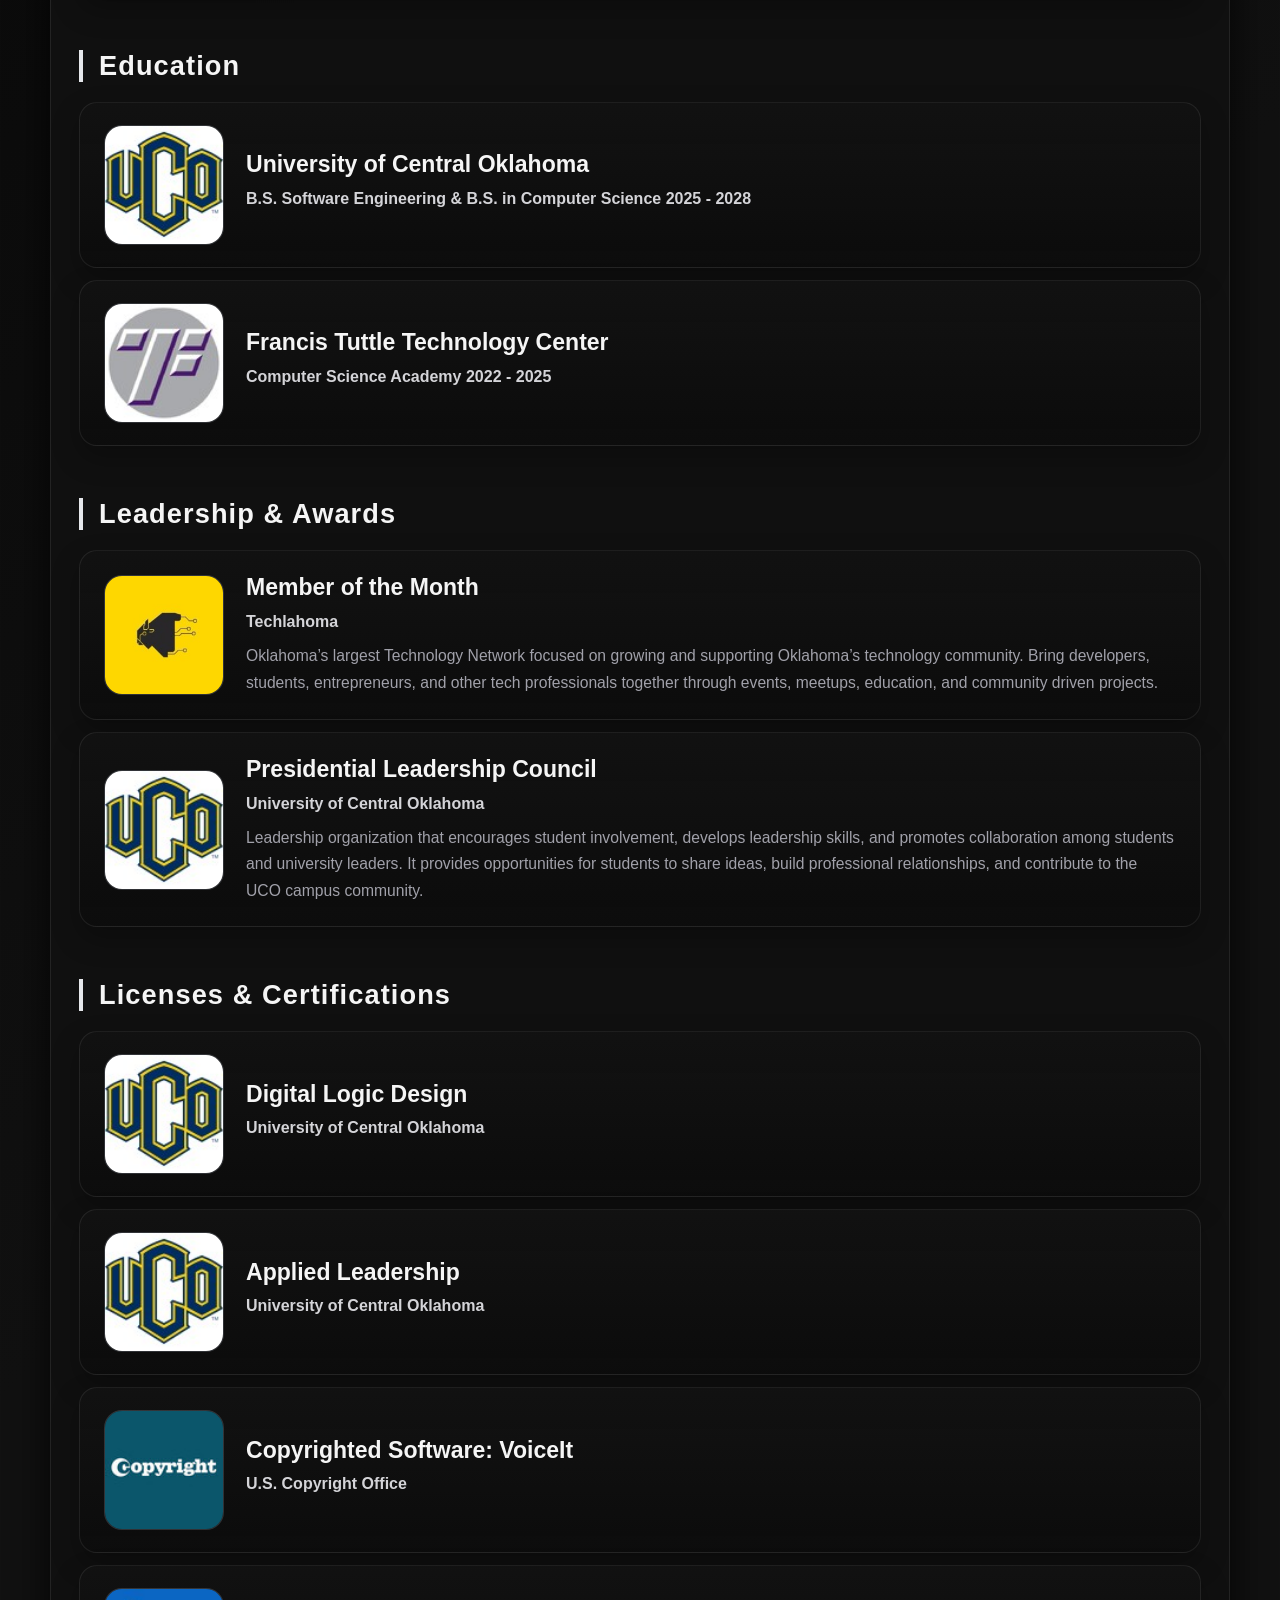
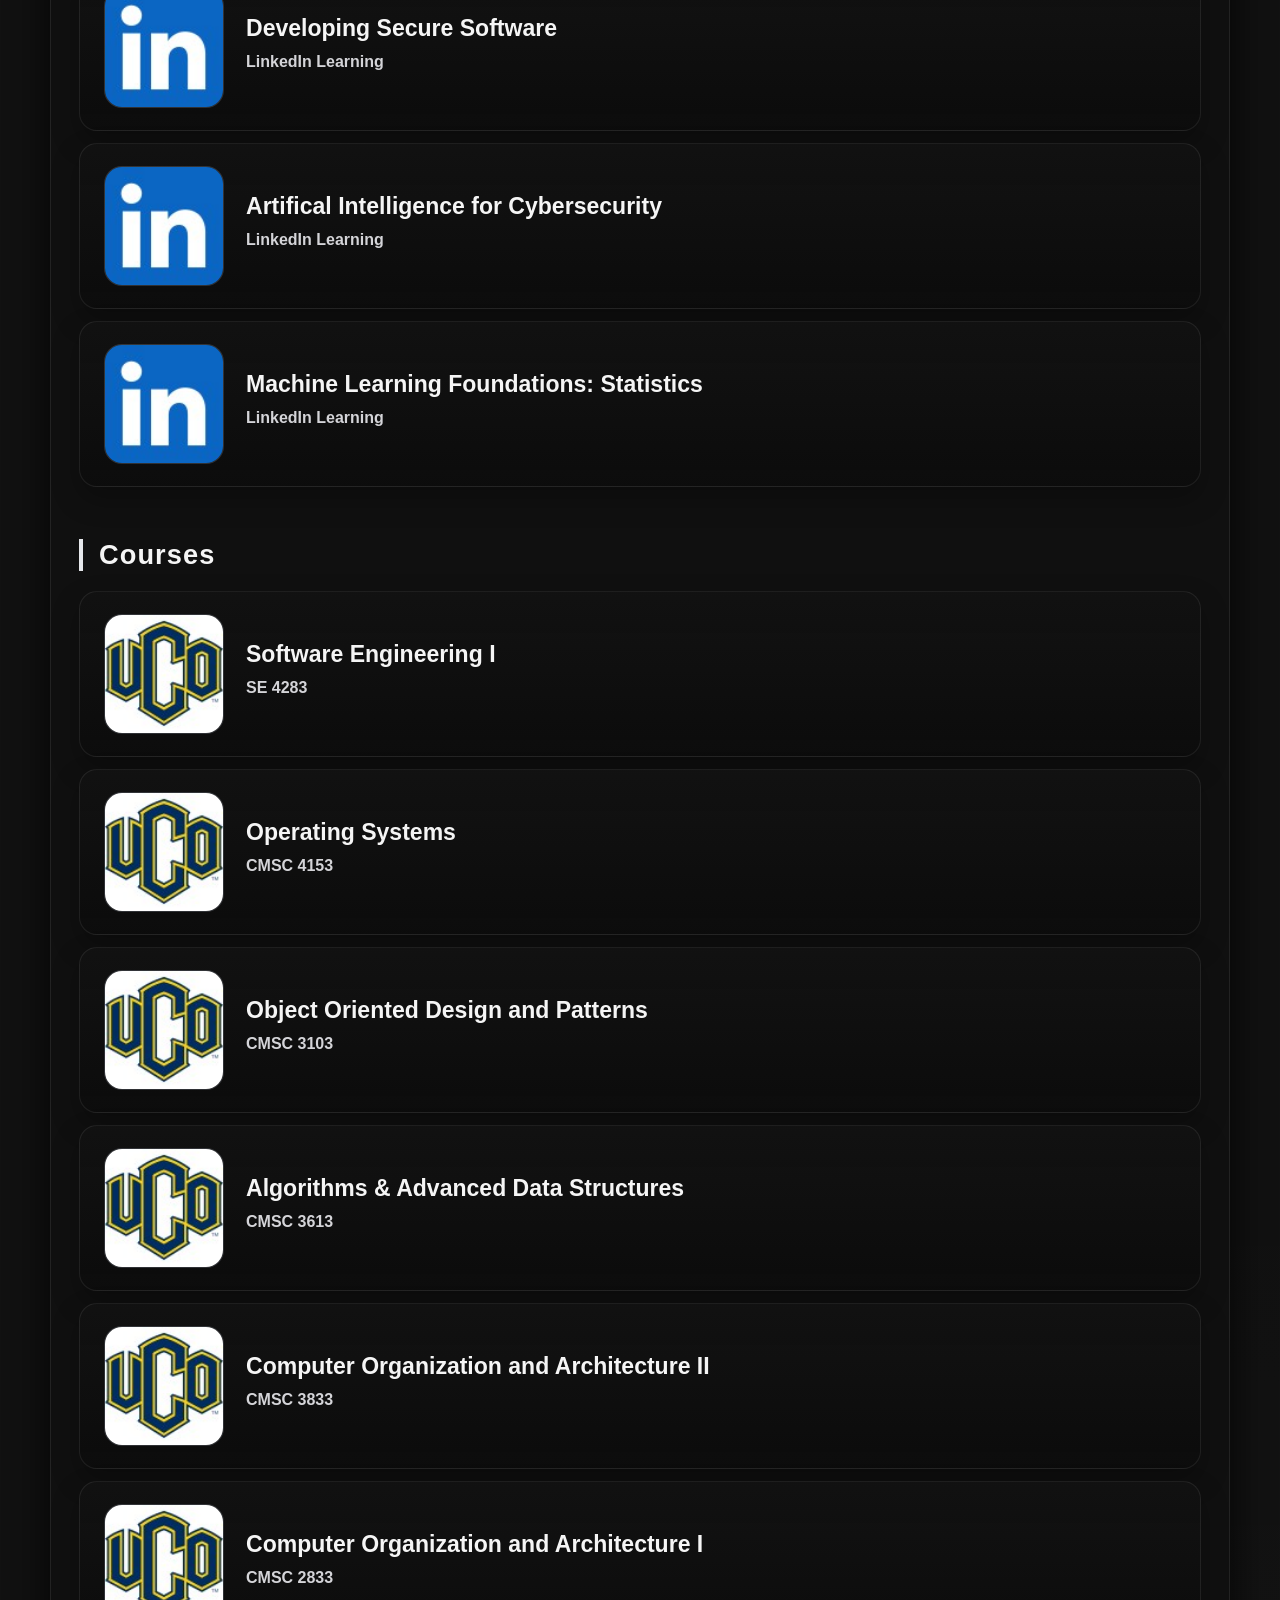
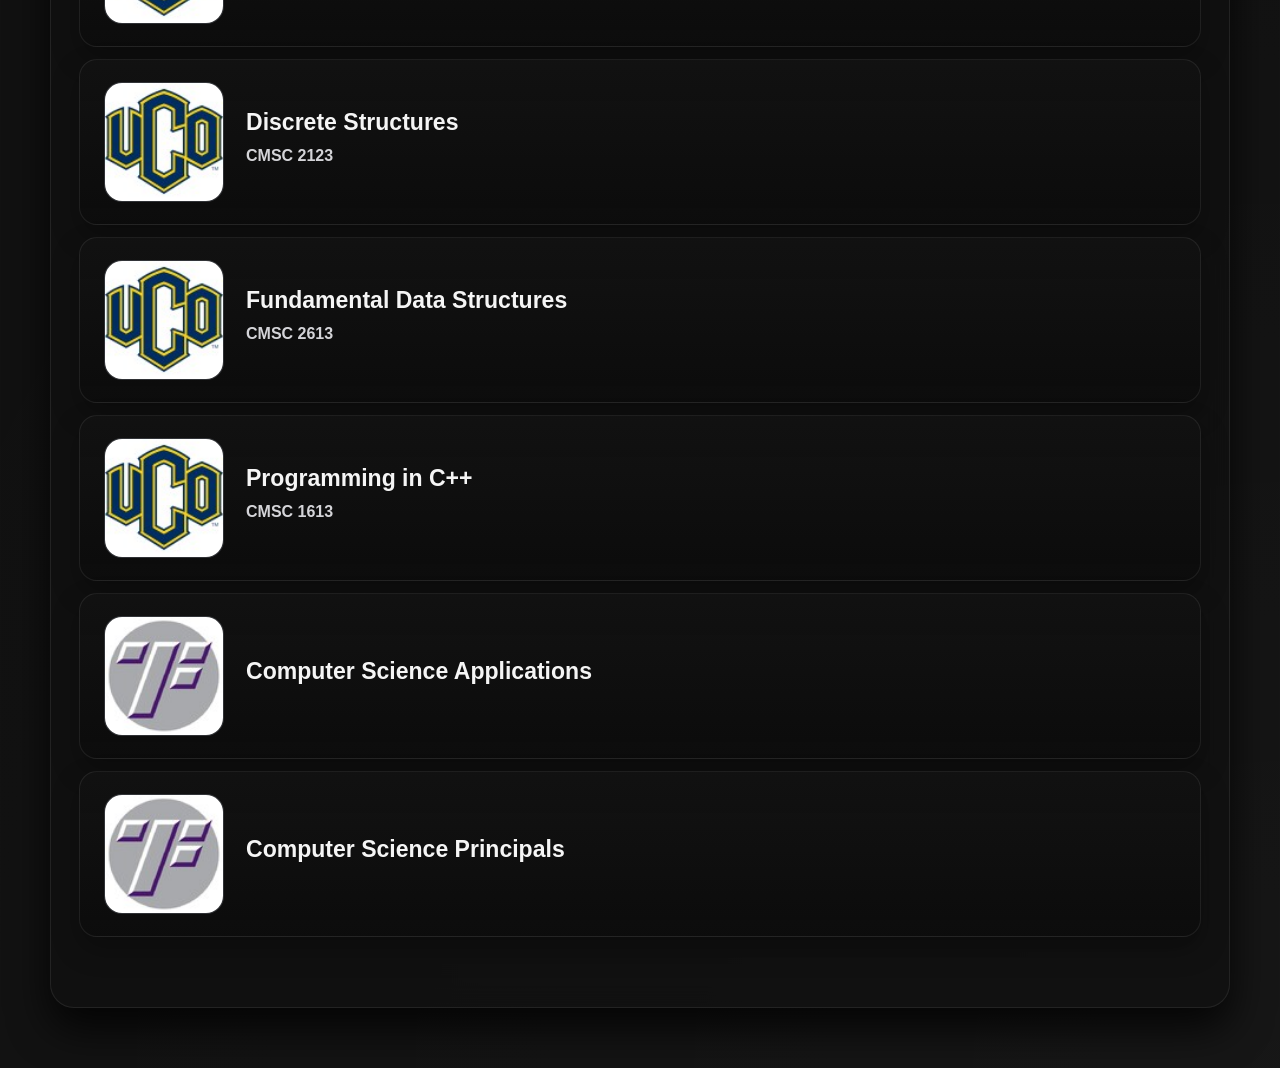
==== commit 953821d0: "Added leadership" ====
--- a/aboutme.html
+++ b/aboutme.html
@@ -161,6 +161,38 @@
 
         <section class="section">
 
+            <h1 class="section-title">Leadership & Awards</h1>
+
+            <div class="card">
+
+                <img src="images/aboutme/techlahoma.jpg"
+                    alt="Leadership">
+
+                <div class="card-content">
+                    <h2>Member of the Month</h2>
+                    <h3>Techlahoma</h3>
+                    <p>Oklahoma’s largest Technology Network focused on growing and supporting Oklahoma’s technology community. Bring developers, students, entrepreneurs, and other tech professionals together through events, meetups, education, and community driven projects.</p>
+                </div>
+
+            </div>
+
+            <div class="card">
+
+                <img src="images/aboutme/ucologo.png"
+                    alt="Leadership">
+
+                <div class="card-content">
+                    <h2>Presidential Leadership Council</h2>
+                    <h3>University of Central Oklahoma</h3>
+                    <p>Leadership organization that encourages student involvement, develops leadership skills, and promotes collaboration among students and university leaders. It provides opportunities for students to share ideas, build professional relationships, and contribute to the UCO campus community.</p>
+                </div>
+
+            </div>
+
+        </section>
+
+        <section class="section">
+
             <h1 class="section-title">Licenses & Certifications</h1>
 
             <div class="card">
--- a/aboutme.css
+++ b/aboutme.css
@@ -1,211 +1,251 @@
+:root {
+    --bg: #050505;
+    --bg-strong: #111111;
+    --panel: rgba(17, 17, 17, 0.9);
+    --panel-border: rgba(255, 255, 255, 0.08);
+    --text: #f5f5f5;
+    --muted: #a1a1aa;
+    --accent: #ffffff;
+    --accent-2: #e5e7eb;
+    --accent-3: #d4d4d8;
+    --shadow: rgba(0, 0, 0, 0.78);
+}
+
 * {
     margin: 0;
     padding: 0;
     box-sizing: border-box;
 }
 
+html {
+    scroll-behavior: smooth;
+}
+
 body {
-    background-image: url("images/background/blackSpace1.jpg");
-    background-size: cover;
-    background-position: center;
-    background-attachment: fixed;
-    font-family: 'Courier New', Courier, monospace;
-    color: white;
-}
-
+    min-height: 100vh;
+    font-family: "Segoe UI", Tahoma, Geneva, Verdana, sans-serif;
+    color: var(--text);
+    background:
+        radial-gradient(circle at top left, rgba(255, 255, 255, 0.04), transparent 24%),
+        radial-gradient(circle at bottom right, rgba(255, 255, 255, 0.025), transparent 26%),
+        linear-gradient(135deg, var(--bg) 0%, #111111 42%, var(--bg-strong) 100%);
+}
+
+body::before {
+    content: "";
+    position: fixed;
+    inset: 0;
+    background-image: linear-gradient(rgba(255, 255, 255, 0.08) 1px, transparent 1px),
+        linear-gradient(90deg, rgba(255, 255, 255, 0.08) 1px, transparent 1px);
+    background-size: 34px 34px;
+    mask-image: radial-gradient(circle at center, black 45%, transparent 100%);
+    pointer-events: none;
+}
 
 header {
-    background-color: black;
-    color: white;
+    position: sticky;
+    top: 0;
+    z-index: 10;
     display: flex;
     justify-content: space-between;
     align-items: center;
-    padding: 25px 40px;
+    padding: 20px 40px;
+    background: rgba(0, 0, 0, 0.9);
+    border-bottom: 1px solid rgba(255, 255, 255, 0.08);
+    backdrop-filter: blur(18px);
+    -webkit-backdrop-filter: blur(18px);
 }
 
 .name {
     margin: 0;
-    font-size: 23px;
-    font-weight: 600;
+    font-size: clamp(1.2rem, 1.8vw, 1.8rem);
+    font-weight: 700;
+    letter-spacing: 0.08em;
+    text-transform: uppercase;
 }
 
 .right {
     display: flex;
-    gap: 25px;
-    
-}
-
-.right a{
-    color: white;
+    align-items: center;
+    gap: 16px;
+    flex-wrap: wrap;
+}
+
+.right a {
+    color: var(--text);
     text-decoration: none;
 }
 
 .right h2 {
     margin: 0;
-    font-size: 20px;
-    font-weight: 400;
+    padding: 10px 16px;
+    border: 1px solid rgba(255, 255, 255, 0.12);
+    border-radius: 999px;
+    background: rgba(255, 255, 255, 0.02);
+    font-size: 0.96rem;
+    font-weight: 600;
+    letter-spacing: 0.04em;
     cursor: pointer;
+    transition: all 0.25s ease;
+}
+
+.right a:hover {
+    transform: translateY(-1px);
 }
 
 .right h2:hover {
-    text-decoration: underline;
-}
-
+    background: linear-gradient(135deg, rgba(255, 255, 255, 0.08), rgba(255, 255, 255, 0.02));
+    border-color: rgba(255, 255, 255, 0.22);
+    box-shadow: 0 0 18px rgba(255, 255, 255, 0.06);
+}
 
 .mainContent {
-    max-width: 1100px;
-
-    margin: 40px auto;
-    padding: 40px;
-
-    background: rgba(0, 0, 0, 0.75);
-
-    border-radius: 20px;
-
-    backdrop-filter: blur(8px);
-}
-
+    max-width: 1180px;
+    margin: 40px auto 60px;
+    padding: 32px 28px 18px;
+    background: var(--panel);
+    border: 1px solid var(--panel-border);
+    border-radius: 24px;
+    backdrop-filter: blur(12px);
+    box-shadow: 0 20px 40px var(--shadow);
+}
 
 .hero {
     text-align: center;
-    margin-bottom: 60px;
-}
-
-.year{
+    margin-bottom: 56px;
+    padding-top: 10px;
+}
+
+.year {
     text-align: center;
-    color: white;
-    font-size: 25px;
-    margin-bottom: 10px;
+    color: var(--text);
+    font-size: clamp(1.6rem, 2.3vw, 2.9rem);
+    margin-bottom: 18px;
+    letter-spacing: 0.08em;
+    text-transform: uppercase;
+    font-weight: 700;
 }
 
 .self {
     width: 240px;
     height: 240px;
-
     border-radius: 50%;
     object-fit: cover;
-
-    border: 4px solid white;
-
-    margin-bottom: 25px;
-
-    box-shadow: 0 0 30px rgba(255,255,255,0.2);
+    border: 3px solid rgba(255, 255, 255, 0.7);
+    margin-bottom: 24px;
+    box-shadow: 0 0 32px rgba(255, 255, 255, 0.08);
 }
 
 .tagline {
-    font-size: 28px;
-    margin-bottom: 20px;
-
-    color: #d7d7d7;
+    font-size: clamp(1.5rem, 2.4vw, 2.2rem);
+    margin-bottom: 16px;
+    color: #f5f5f5;
+    letter-spacing: 0.02em;
 }
 
 .bio {
-    max-width: 700px;
-
-    margin: 0 auto 35px auto;
-
+    max-width: 720px;
+    margin: 0 auto 30px auto;
     line-height: 1.8;
-    font-size: 17px;
-
-    color: #c2c2c2;
-}
-
+    font-size: 1.04rem;
+    color: var(--muted);
+}
 
 .socials {
     display: flex;
     justify-content: center;
-    gap: 20px;
+    gap: 18px;
     flex-wrap: wrap;
 }
 
 .social-button {
     padding: 14px 28px;
-
-    border: 2px solid white;
-    border-radius: 10px;
-
-    color: white;
+    border: 1px solid rgba(148, 163, 184, 0.26);
+    border-radius: 999px;
+    color: var(--text);
     text-decoration: none;
-
-    transition: 0.3s ease;
-
-    font-weight: bold;
+    transition: all 0.3s ease;
+    background: rgba(148, 163, 184, 0.04);
+    font-weight: 700;
+    box-shadow: inset 0 0 0 1px rgba(255, 255, 255, 0.02);
 }
 
 .social-button:hover {
-    background: white;
-    color: black;
-
+    background: linear-gradient(135deg, rgba(255, 255, 255, 0.08), rgba(255, 255, 255, 0.03));
+    border-color: rgba(255, 255, 255, 0.22);
+    box-shadow: 0 10px 20px rgba(255, 255, 255, 0.06);
     transform: translateY(-3px);
 }
 
-
 .section {
-    margin-bottom: 60px;
+    margin-bottom: 52px;
 }
 
 .section-title {
-    font-size: 34px;
-    margin-bottom: 25px;
-
-    border-left: 5px solid rgba(65, 64, 64, 0.65);
-    padding-left: 15px;
-}
-
+    font-size: clamp(1.7rem, 2vw, 2.4rem);
+    margin-bottom: 20px;
+    padding-left: 16px;
+    border-left: 4px solid var(--accent-2);
+    letter-spacing: 0.04em;
+}
 
 .card {
     display: flex;
     align-items: center;
-    gap: 25px;
-
-    background: rgba(255,255,255,0.05);
-    margin-top: 10px;
-    padding: 25px;
+    gap: 22px;
+    background: linear-gradient(180deg, rgba(18, 18, 18, 0.96), rgba(12, 12, 12, 0.86));
+    margin-top: 12px;
+    padding: 22px 24px;
     border-radius: 18px;
-
-    transition: 0.3s ease;
-
-    border: 1px solid rgba(255,255,255,0.08);
-}
-
+    transition: transform 0.26s ease, border-color 0.26s ease, box-shadow 0.26s ease;
+    border: 1px solid rgba(255, 255, 255, 0.08);
+    box-shadow: 0 12px 28px rgba(0, 0, 0, 0.28);
+}
+
+.card:hover {
+    transform: translateY(-3px);
+    border-color: rgba(255, 255, 255, 0.14);
+    box-shadow: 0 16px 30px rgba(255, 255, 255, 0.05);
+}
 
 .card img {
     width: 120px;
     height: 120px;
-
     object-fit: cover;
-
-    border-radius: 15px;
+    border-radius: 18px;
+    border: 1px solid rgba(148, 163, 184, 0.18);
+    background: rgba(255, 255, 255, 0.05);
 }
 
 .card-content h2 {
     margin-bottom: 10px;
-    font-size: 26px;
+    font-size: clamp(1.18rem, 1.8vw, 1.7rem);
+    line-height: 1.3;
 }
 
 .card-content h3 {
-    margin-bottom: 15px;
-    color: rgba(161, 161, 161, 0.65);
-    font-size: 18px;
+    margin-bottom: 12px;
+    color: #d4d4d8;
+    font-size: 1rem;
+    font-weight: 600;
 }
 
 .card-content p {
     line-height: 1.7;
-    color: #d0d0d0;
-}
-
-/* MOBILE */
+    color: var(--muted);
+    font-size: 0.98rem;
+}
 
 @media (max-width: 768px) {
-
     header {
         flex-direction: column;
         gap: 15px;
+        padding: 18px 20px;
     }
 
     .mainContent {
-        margin: 20px;
-        padding: 25px;
+        margin: 20px 16px 34px;
+        padding: 26px 18px 12px;
     }
 
     .card {
@@ -214,14 +254,14 @@
     }
 
     .year {
-        font-size: 34px;
+        font-size: 2rem;
     }
 
     .tagline {
-        font-size: 22px;
+        font-size: 1.5rem;
     }
 
     .section-title {
-        font-size: 28px;
+        font-size: 1.8rem;
     }
 }
